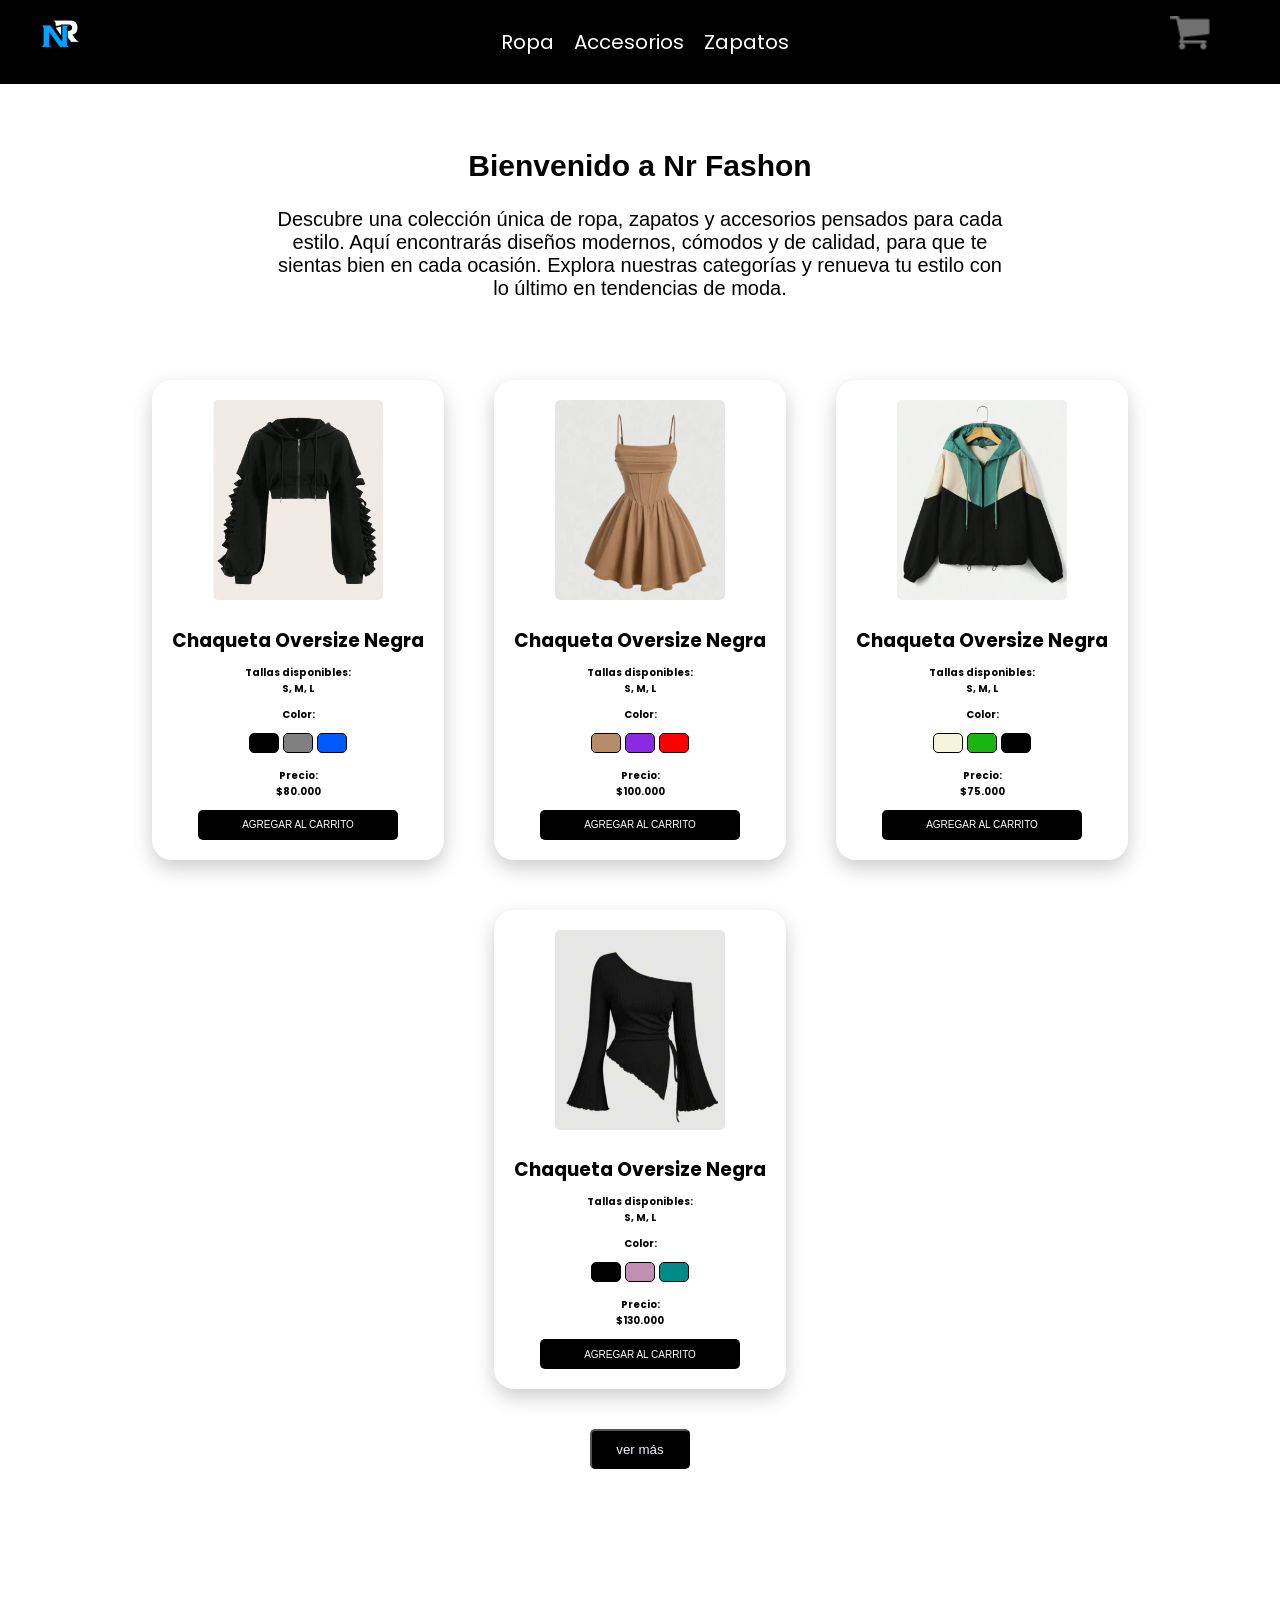
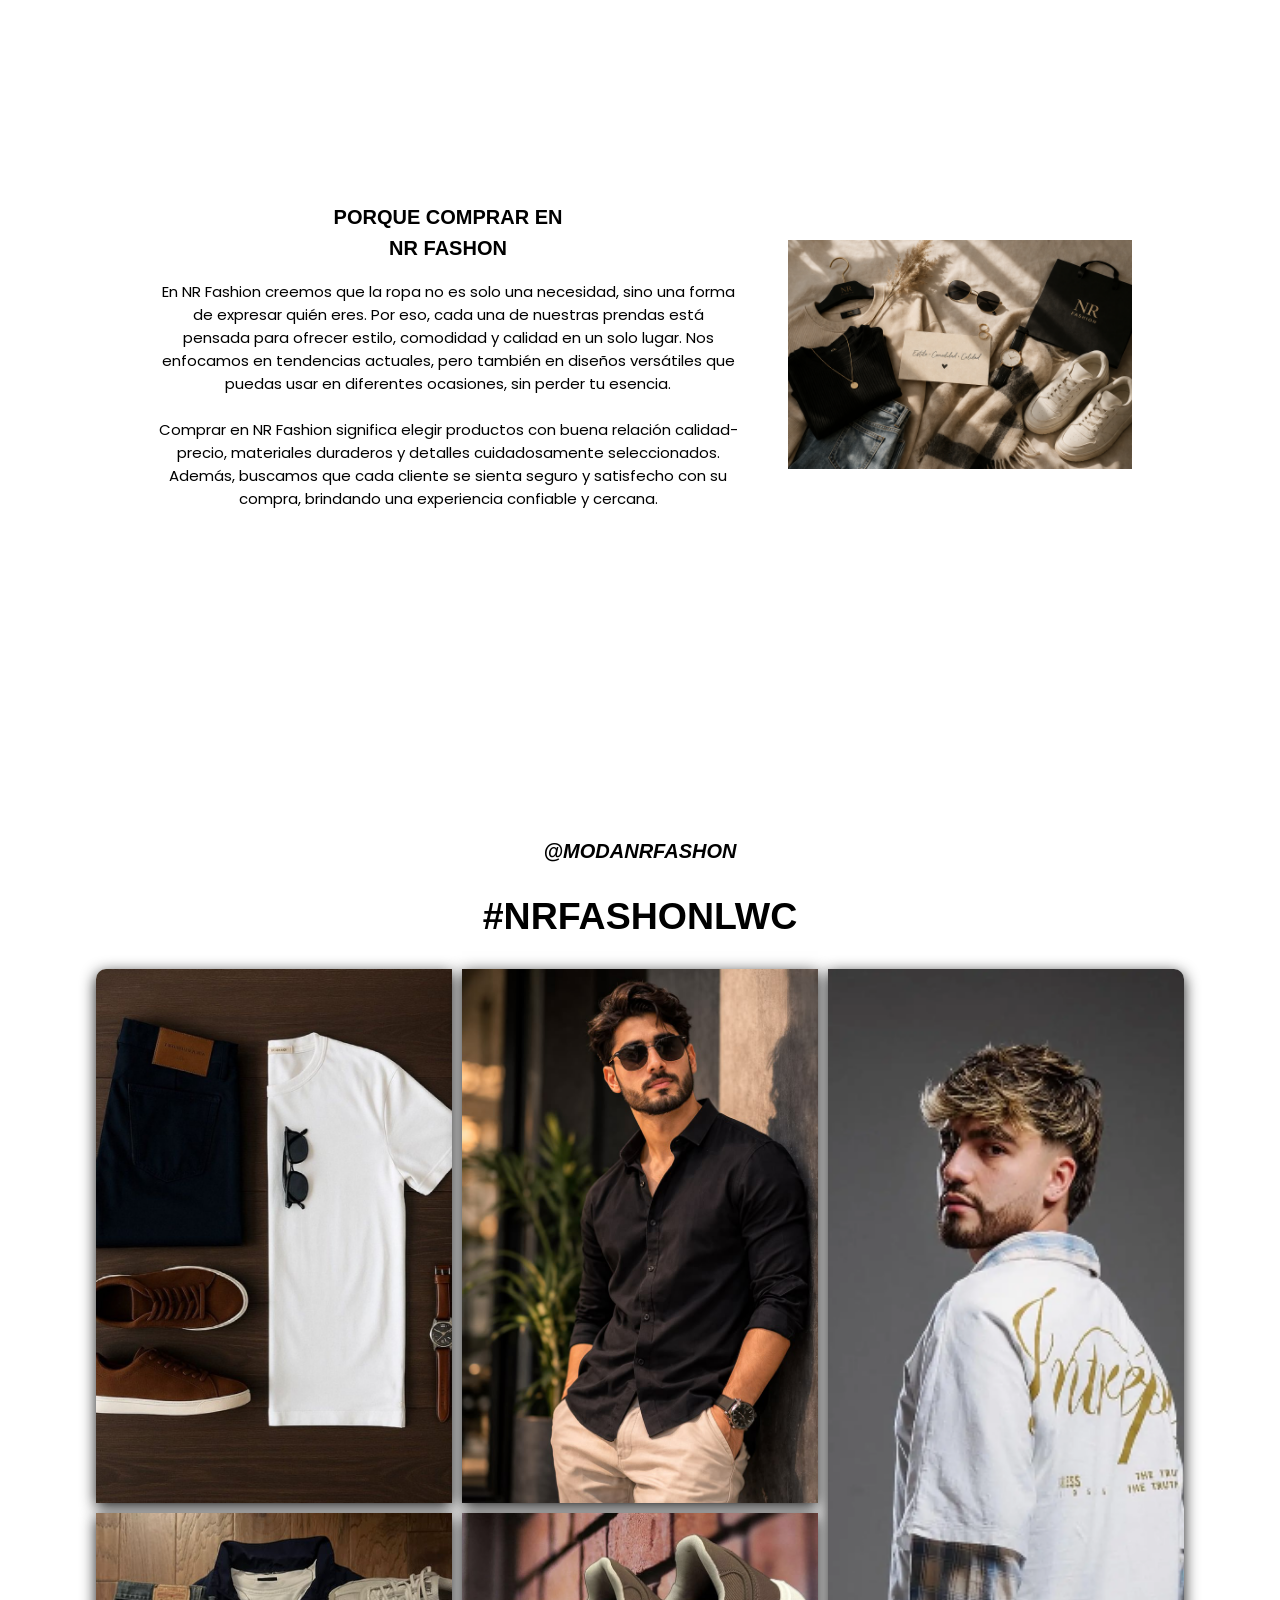
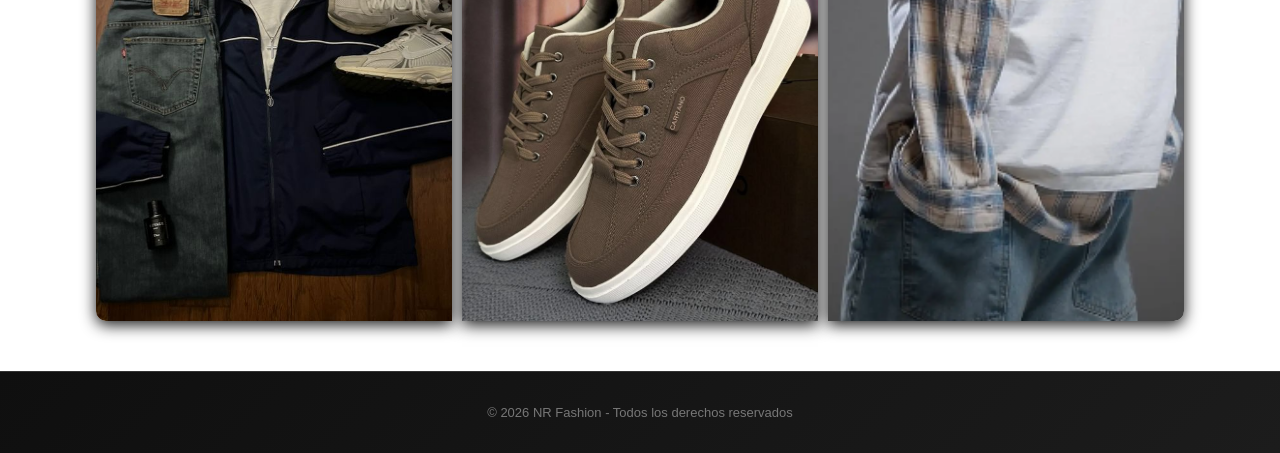
==== index.html @ f47e9592 "nuevos avances" ====
<!doctype html>
<html lang="en">
  <head>
    <meta charset="UTF-8" />
    <meta name="viewport" content="width=device-width, initial-scale=1.0" />
    <link rel="stylesheet" href="estilos.css" />

    <!-- FUENTES -->
    <link rel="preconnect" href="https://fonts.googleapis.com" />
    <link rel="preconnect" href="https://fonts.gstatic.com" crossorigin />
    <link
      href="https://fonts.googleapis.com/css2?family=Bebas+Neue&display=swap"
      rel="stylesheet"
    />
    <link
      href="https://fonts.googleapis.com/css2?family=Poppins:wght@400;600&display=swap"
      rel="stylesheet"
    />

    <title>practica 1</title>
  </head>

  <body>
    <header>
      <nav class="navegacion">
        <div class="imagen__nav">
          <img class="logo" src="imagenes/logo.png" alt="" id="logo" />
        </div>

        <ul id="elementos">
          <li class="nav__item"><a href="apartados/Ropa.html">Ropa</a></li>
          <li class="nav__item">
            <a href="apartados/Accesorios.html">Accesorios</a>
          </li>
          <li class="nav__item">
            <a href="apartados/Zapatos.html">Zapatos</a>
          </li>
        </ul>

        <div>
          <div>
            <div>
              <ul>
                <li class="submenu">
                  <img src="imagenes/cart.png" id="img-carrito" />
                  <div id="carrito">
                    <table id="lista-carrito" class="u-full-width">
                      <thead>
                        <tr>
                          <th>Imagen</th>
                          <th>Nombre</th>
                          <th>Precio</th>
                          <th class="Cantidad">Cantidad</th>
                          <th></th>
                        </tr>
                      </thead>
                      <tbody class="añadirProductosCarrito"></tbody>
                    </table>
                    <div class="contenedor-boton"><button id="vaciar-carrito" class="button u-full-width">
                      Vaciar Carrito
                    </button><p class="total-valor">Total: $<span id="total-valor">0</span></p></div>
                    
                  </div>
                </li>
              </ul>
            </div>
          </div>
        </div>
      </nav>
    </header>

    <main>
      <section class="intro">
        <h1>Bienvenido a Nr Fashon</h1>
        <p>
          Descubre una colección única de ropa, zapatos y accesorios pensados
          para cada estilo. Aquí encontrarás diseños modernos, cómodos y de
          calidad, para que te sientas bien en cada ocasión. Explora nuestras
          categorías y renueva tu estilo con lo último en tendencias de moda.
        </p>
      </section>
    </main>

    <section class="productos-ropa">
      <div class="productos">
        <div class="producto" data-precio="80000" data-id="1">
          <img class="prenda1" src="imagenes/prenda1.png" alt="" />
          <h3 class="prendas">Chaqueta Oversize Negra</h3>
          <p class="descripcion detalles">
            Tallas disponibles:<br />
            S, M, L
          </p>
          <p class="descripcion">Color:</p>
          <button
            class="colores color-negro"
            data-img="imagenes/prenda1.png"
            data-numerodelote="A-101"
          ></button>
          <button
            class="colores color-gris"
            data-img="imagenes/prenda1Gris.png"
            data-numerodelote="A-102"
          ></button>
          <button
            class="colores color-azul"
            data-img="imagenes/prenda1Azul.png"
            data-numerodelote="A-103"
          ></button>
          <p class="descripcion">Precio:<br />$80.000</p>
          <button class="agregar-a-carrito">AGREGAR AL CARRITO</button>
        </div>

        <div class="producto" data-precio="100000" data-id="2">
          <img
            class="prenda1"
            src="imagenes/prenda2.png"
            alt=""
            id="segundaPrenda"
          />
          <h3 class="prendas">Chaqueta Oversize Negra</h3>
          <p class="descripcion detalles">
            Tallas disponibles:<br />
            S, M, L
          </p>
          <p class="descripcion">Color:</p>
          <button
            class="colores color-camel"
            data-img="imagenes/prenda2.png"
            data-numerodelote="B-101"
          ></button>
          <button
            class="colores color-morado"
            data-img="imagenes/prenda2Morado.png"
            data-numerodelote="B-102"
          ></button>
          <button
            class="colores color-rojo"
            data-img="imagenes/prenda2Rojo.jpg"
            data-numerodelote="B-103"
          ></button>
          <p class="descripcion">Precio:<br />$100.000</p>
          <button class="agregar-a-carrito">AGREGAR AL CARRITO</button>
        </div>

        <div class="producto" data-precio="75000" data-id="3">
          <img class="prenda1" src="imagenes/prenda3.png" alt="" />
          <h3 class="prendas">Chaqueta Oversize Negra</h3>
          <p class="descripcion detalles">
            Tallas disponibles:<br />
            S, M, L
          </p>
          <p class="descripcion">Color:</p>
          <button
            class="colores color-beige"
            data-img="imagenes/prenda3.png"
            data-numerodelote="C-101"
          ></button>
          <button
            class="colores color-verde"
            data-img="imagenes/prenda3Verde.png"
            data-numerodelote="C-102"
          ></button>
          <button
            class="colores negro"
            data-img="imagenes/prenda3Negra.png"
            data-numero-de-lote="C-103"
          ></button>
          <p class="descripcion">Precio:<br />$75.000</p>
          <button class="agregar-a-carrito">AGREGAR AL CARRITO</button>
        </div>

        <div class="producto" data-precio="130000" data-id="4">
          <img class="prenda1" src="imagenes/prenda4.png" alt="" />
          <h3 class="prendas">Chaqueta Oversize Negra</h3>

          <p class="descripcion detalles">
            Tallas disponibles:<br />
            S, M, L
          </p>
          <p class="descripcion">Color:</p>
          <button
            class="colores color-black"
            data-img="imagenes/prenda4.png"
            data-numerodelote="D-101"
          ></button>
          <button
            class="colores color-lila"
            data-img="imagenes/prenda4Lila.png"
            data-numerodelote="D-102"
          ></button>
          <button
            class="colores color-azulgris"
            data-img="imagenes/prenda4Darkcyan.png"
            data-numerodelote="D-103"
          ></button>
          <p class="descripcion">Precio:<br />$130.000</p>
          <button class="agregar-a-carrito">AGREGAR AL CARRITO</button>
        </div>

        <div class="producto prendas__ocultas" data-precio="120000" data-id="5">
          <img class="prenda1" src="imagenes/prenda5.png" alt="" />
          <h3 class="prendas">Chaqueta Oversize Negra</h3>

          <p class="descripcion detalles">
            Tallas disponibles:<br />
            S, M, L
          </p>
          <p class="descripcion">Color:</p>
          <button
            class="colores color-azulclaro"
            data-img="imagenes/prenda5.png"
            data-numerodelote="E-101"
          ></button>
          <button
            class="colores color-amarillo"
            data-img="imagenes/prenda5Amarillo.png"
            data-numerodelote="E-102"
          ></button>
          <button
            class="colores color-blanco"
            data-img="imagenes/prenda5blanco.png"
            data-numerodelote="E-103"
          ></button>
          <p class="descripcion">Precio:<br />$120.000</p>
          <button class="agregar-a-carrito">AGREGAR AL CARRITO</button>
        </div>

        <div class="producto prendas__ocultas" data-precio="50000" data-id="6">
          <img class="prenda1" src="imagenes/prenda6.png" alt="" />
          <h3 class="prendas">Chaqueta Oversize Negra</h3>

          <p class="descripcion detalles">
            Tallas disponibles:<br />
            S, M, L
          </p>
          <p class="descripcion">Color:</p>
          <button
            class="colores color-pink"
            data-img="imagenes/prenda6.png"
            data-numerodelote="F-101"
          ></button>
          <button
            class="colores color-red"
            data-img="imagenes/prenda6Roja.png"
            data-numerodelote="F-102"
          
          ></button>
          <button
            class="colores color-grisoscuro"
            data-img="imagenes/prenda6Negra.png"
            data-numerodelote="F-103"
          ></button>
          <p class="descripcion">Precio:<br />$50.000</p>
          <button class="agregar-a-carrito">AGREGAR AL CARRITO</button>
        </div>

        <div class="producto prendas__ocultas" data-precio="90000" data-id="7">
          <img class="prenda1" src="imagenes/prenda7.png" alt="" />
          <h3 class="prendas">Chaqueta Oversize Negra</h3>

          <p class="descripcion detalles">
            Tallas disponibles:<br />
            S, M, L
          </p>
          <p class="descripcion">Color:</p>
          <button
            class="colores color-azul"
            data-img="imagenes/prenda7.png"
            data-numerodelote="G-101"
          ></button>
          <button
            class="colores color-negro"
            data-img="imagenes/prenda7Negro.png"
            data-numerodelote="G-102"
          ></button>
          <button
            class="colores color-azulGris"
            data-img="imagenes/prenda7AzulGris.png"
            data-numerodelote="G-103"
          ></button>
          <p class="descripcion">Precio:<br />$90.000</p>
          <button class="agregar-a-carrito">AGREGAR AL CARRITO</button>
        </div>

        <div class="producto prendas__ocultas" data-precio="85000" data-id="8">
          <img class="prenda1" src="imagenes/prenda8.png" alt="" />
          <h3 class="prendas">Chaqueta Oversize Negra</h3>

          <p class="descripcion detalles">
            Tallas disponibles:<br />
            S, M, L
          </p>
          <p class="descripcion">Color:</p>
          <button
            class="colores color-cafe"
            data-img="imagenes/prenda8.png"
            data-numerodelote="H-101"
          ></button>
          <button
            class="colores color-azul"
            data-img="imagenes/prenda8Azul.png"
            data-numerodelote="H-102"
          ></button>
          <button
            class="colores color-gris"
            data-img="imagenes/prenda8Gris.png"
             data-numerodelote="H-103"
          ></button>
          <p class="descripcion">Precio:<br />$85.000</p>
          <button class="agregar-a-carrito">AGREGAR AL CARRITO</button>
        </div>
      </div>
      <button class="ver__mas">ver más</button>
    </section>

    <section class="texto-nuevo">
      <div class="contenedor-articulo">
        <div class="contenedor-texto">
          <h2 class="titulos">PORQUE COMPRAR EN</h2>
          <p class="titulos parrafo">NR FASHON</p>
          <p class="texto-articulo">
            En NR Fashion creemos que la ropa no es solo una necesidad, sino una
            forma de expresar quién eres. Por eso, cada una de nuestras prendas
            está pensada para ofrecer estilo, comodidad y calidad en un solo
            lugar. Nos enfocamos en tendencias actuales, pero también en diseños
            versátiles que puedas usar en diferentes ocasiones, sin perder tu
            esencia.<br /><br />
            Comprar en NR Fashion significa elegir productos con buena relación
            calidad-precio, materiales duraderos y detalles cuidadosamente
            seleccionados. Además, buscamos que cada cliente se sienta seguro y
            satisfecho con su compra, brindando una experiencia confiable y
            cercana.
          </p>
        </div>

        <div class="imgnueva-contenedor">
          <img class="imgnueva" src="imagenes/porqueelegirnos.png" alt="" />
        </div>
      </div>
    </section>

    <section class="galeria-prendas">
      <div class="contenedor-galeria">
        <div class="texto-galeria">
          <h3 class="subtitulo-galeria">@modaNRfashon</h3>
          <h2 class="titulo-galeria">#NRfashonLWC</h2>
        </div>
        <div class="imagenes-galeria">
          <img class="img-galeria img1" src="imagenes/imggaleria1.jpg" alt="" />
          <img class="img-galeria img2" src="imagenes/imggaleria2.jpg" alt="" />
          <img class="img-galeria img3" src="imagenes/imggaleria3.jpg" alt="" />
          <img class="img-galeria img4" src="imagenes/imggaleria4.jpg" alt="" />
          <img class="img-galeria img5" src="imagenes/imggaleria5.png" alt="" />
        </div>
      </div>
    </section>

    <footer class="footer">
      <div class="footer-contenedor">
        <!-- Logo / Info -->
        <div class="footer-box">
          <h2>NR Fashion</h2>
          <p>
            Moda moderna y accesible para todos. Encuentra estilo, comodidad y
            calidad en un solo lugar.
          </p>
        </div>

        <!-- Ayuda -->
        <div class="footer-box">
          <h3>Ayuda</h3>
          <a href="#">Preguntas frecuentes</a>
          <a href="#">Envíos</a>
          <a href="#">Devoluciones</a>
          <a href="#">Soporte</a>
        </div>

        <!-- Redes -->
        <div class="footer-box">
          <h3>Síguenos</h3>
          <p>@nrfashion</p>
          <p>Instagram | TikTok | Facebook</p>
        </div>
      </div>

      <div class="footer-copyright">
        <p>© 2026 NR Fashion - Todos los derechos reservados</p>
      </div>
    </footer>

    <script src="interacciones.js"></script>
  </body>
</html>
---- estilos.css ----
*{
  box-sizing: border-box;
}

body {
  margin: 0;
  font-family: 'Arial', sans-serif;
}

/*  NAV */

.navegacion{
  display: flex;
  justify-content: space-between;
  background-color: black;
}

@media (max-width:690px){
  .navegacion{
    flex-wrap: nowrap;
    flex-direction: column;
    align-items: center;
    gap: 2px;
  }

  #elementos{
    display: flex;
    gap: 15px;
    align-items: center;
    justify-content: center;
  }

  .logo{
    min-width: 100px;
  }

  #input__nav{
    width: 80%;
    margin: 0 0 15px 0;
  }
}

#elementos{
  display: flex;
  justify-content: space-between;
  align-items: center;
  gap: 20px;
}

@media (max-width: 370px) {
  #elementos{
    margin-right: 40px;
    gap: 25px;
  }

  #input__nav{
    margin-right: 30px;
    margin-left: 20px;
  }
}

.nav__item a{
  color: white;
  font-size: 20px;
  text-decoration: none;
  transition: color 0.3s, text-shadow 0.3s;
  font-family: 'Poppins', sans-serif;
}

a:hover{
  color: rgb(0, 149, 255);
  text-shadow: whitesmoke 0px 0px 10px;
}

/* INPUT  */

#input__nav{
  max-width: 100%;
  height: 25px;
  border-radius: 10px;
  margin: 28px 20px 25px 0;
}

/* LOGO  */

.imagen__nav{
  margin-left: 20px;
  width: 100px;
}

.logo{
  max-width: 5rem;
}

@media (max-width: 370px) {
  .imagen__nav{
    margin-right: 45px;
  }
}

/* INTRO */

.intro {
  text-align: center;
  margin: 20px auto;
  max-width: 100%;
  padding: 20px;
}

@media (min-width: 780px) {
  .intro {
    font-family: 'Gill Sans', 'Gill Sans MT', Calibri, 'Trebuchet MS', sans-serif;
    width: 60%;
    font-size: 20px;
  }
}

/* PRODUCTOS  */

.producto{
  max-width: 300px;
  border-radius: 20px;
  margin: 20px;
  padding: 20px;
  background-color: white;
  transition: transform 0.3s, box-shadow 0.3s;
  font-family: 'Poppins', sans-serif;
  box-shadow: 0 8px 20px rgba(0, 0, 0, 0.2);
}

@media screen and (min-width: 741px) and (max-width: 810px) {
  .producto{
    max-width: 265px;
    margin: 20px;
  }
}

@media screen and (min-width: 690px) and (max-width: 740px) {
  .producto{
    max-width: 255px;
    margin: 10px;
  }
}

.producto:hover {
  background: transparent;
  transform: scale(1.05); 
}

@media (max-width: 1024px) {
  .producto:hover {
    background: none;
    transform: none; 
  }
}

.productos{
  display: flex;
  gap: 10px;
  flex-flow: row wrap;
  justify-content: center;
  margin: 20px;
  text-align: center;
}

/* IMAGEN */

.prenda1{
  min-width: 170px;
  height: 200px;
  object-fit: cover;
  
 border-radius: 5px;

  
}

/* TEXTO */

.descripcion{
  font-size: 10px;
  font-family: 'Poppins', sans-serif;
  text-align: center;
  font-weight: bold;
}


.detalles{
  margin-left: 10px;
  margin-right: 10px;
}

.prendas{
  margin-bottom: 3px;
}


/* CONTENEDOR GENERAL */
.row {
  display: flex;
  justify-content: space-between;
  align-items: center;
}

/* CARRITO ICONO */
#img-carrito {
  width: 40px;
  cursor: pointer;
  margin-right: 70px;
}

/* POSICIÓN DEL SUBMENU */
.submenu {
  position: relative;
  list-style: none;
}

/* CARRITO OCULTO */
#carrito {
  display: none; /*oculto por defecto */
  position: absolute;
  right: 0;
  top: 40px;
  background: white;
  padding: 15px;
  min-width: 300px;
  border-radius: 10px;
  box-shadow: 0 8px 20px rgba(0,0,0,0.2);
  z-index: 10;
}


#carrito.activo {
  display: block;
}



/* TABLA */
#lista-carrito {
  width: 100%;
  border-collapse: collapse;
  margin-bottom: 10px;
}

#lista-carrito th,
#lista-carrito td {
  text-align: center;
  padding: 5px;
  font-size: 14px;
}

/* IMÁGENES EN TABLA */
#lista-carrito img {
  width: 50px;
}

/* BOTÓN */
#vaciar-carrito {
  background: black;
  color: white;
  border-radius: 5px;
  height: 40px;
 
}
.contenedor-boton{
  display: flex;
}
/* HOVER BOTÓN */
#vaciar-carrito:hover {
  background: red;
  border-style: none;
}
.total-valor{
 margin-left: 70px;
}
@media (min-width: 310px) and (max-width: 425px) {
#carrito {
  display: none;
  position: absolute;
  left: 40%;
  top: 40px;
  transform: translateX(-50%);
  background: white;
  padding: 15px;
  min-width: 300px;
  border-radius: 10px;
  box-shadow: 0 8px 20px rgba(0,0,0,0.2);
  z-index: 10;
}
}


/*  FOOTER  */


.footer {
  background: linear-gradient(135deg, #0f0f0f, #1c1c1c);
  color: #fff;
 
  font-family: Arial, sans-serif;
}

/* controla el padding interno de los elementos del footer */
.margenInterno{

  padding: 50px 20px 20px;
}

/* CONTENEDOR  */
.footer-contenedor {
  justify-content: space-between;
  gap: 30px;
  max-width: 900px;
  margin: auto;
  flex-wrap: wrap;
}

/* controlan los estados de una parte del footer */
.footer-contenedor {
  display: none;
}

.footer-contenedor.mostrar {
  display: flex;
}
/* controlan los estados de una parte del footer */
/* COLUMNAS */
.footer-box {
  flex: 1;
  min-width: 200px; /* evita que se comprima demasiado */
}

/* Títulos */
.footer-box h2,
.footer-box h3 {
  margin-bottom: 15px;
}

/* Texto */
.footer-box p {
  color: #bbb;
  font-size: 14px;
  line-height: 1.6;
}

/* Links */
.footer-box a {
  display: block;
  color: #bbb;
  text-decoration: none;
  margin-bottom: 8px;
  font-size: 14px;
}

.footer-box a:hover {
  color: #fff;
}

/* PARTE INFERIOR */
.footer-copyright {
  text-align: center;
  margin-top: 40px;
  border-top: 1px solid #333;
  padding-top: 15px;
  font-size: 13px;
  color: #777;
  padding: 20px;
  width: 100%;
}

/* RESPONSIVE */
@media (max-width: 900px) {
  .footer-contenedor{
    justify-content: center;
  }
}

@media (max-width: 500px) {
  .footer-contenedor{
    flex-direction: column;
    text-align: center;
  }
}

/* COLORES DE LOS BOTONES DE LAS PRENDAS */
.colores{
 
  width: 30px;
  height: 20px;
  border: solid black 1px;
  border-radius: 5px;
  cursor: pointer;
}
.color-camel{
  background-color:#B68D68 ;
}
.color-rojo{
  background-color: red;
}
.color-verde{
  background-color: rgb(27, 181, 19);
}
.color-negro{
  background-color: black;
}
.color-black{
  background-color: black;
}
.color-lila{
  background-color: #C38EB4;
}
.negro{
  background-color: black;
}
.color-beige{
  background-color: rgb(245, 245, 220);
}

.color-blanco{
  background-color: aliceblue;
}

.color-morado{
  background-color: blueviolet;
}
.color-azul{
  background-color: rgb(0, 89, 254);
}
.color-gris{
  background-color: gray;
}
.color-rosado{
  background-color: lightpink;
}
.color-azulgris{
background-color: darkcyan;
}

.color-amarillo{
  background-color: yellow;
}

.color-azulclaro{
  background-color:rgb(0, 204, 255) ;
}
.color-red{
  background-color: red;
}
.color-pink{
  background-color: pink;
}
.color-azulGris{
  background-color: #4c949a65;
}
.color-cafe{
  background-color: #a18161 ;
}
.color-grisoscuro{
  background-color: #1b1818;
}
.agregar-a-carrito{
  background-color: black;
  min-height: 30px;
  width: 200px;
  font-size: 10px;
  border: none;
  border-radius: 5px;
  color: rgb(255, 255, 255);
  cursor: pointer;
}

.agregar-a-carrito:hover, .ver__mas:hover {
  background-color: #323232;
  transition: 0.3s ease;
}


.prendas__ocultas{
  display: none;
}

.ver__mas{
  width: 100px;
  height: 40px;
  background-color: black;
  color: aliceblue;
  border-radius: 5px;
  cursor: pointer;
  
}

.productos-ropa{
  text-align: center;
  
}



.contenedor-galeria{
 margin: 0 auto;
 margin-top: 120px;
 width: 85%;
 min-height: 300px;
 
}

.texto-galeria{
  text-align: center;
  text-transform: uppercase;
}




.imagenes-galeria {
  display: grid;
  grid-template-columns: repeat(3, 1fr); /* ahora sí 3 columnas */
  grid-template-rows: repeat(4, auto);
  gap: 10px;
  
  
}

.img-galeria {
  width: 100%;
  height: 100%;
  object-fit: cover;
  box-shadow: 0px 4px 15px rgba(0, 0, 0, 0.9);
}

.img1 {
  border-radius: 10px 0 0 0;
  grid-column: 1 / 2;
  grid-row: 1 / 3;
}

.img2 {
  grid-column: 2 / 3;
  grid-row: 1 / 3;
}

.img3 {
  grid-column: 2 / 3;
  grid-row: 3 / 4;
}

.img4 {
  border-radius: 0 0 0 10px;
  grid-column: 1 / 2;
  grid-row: 3 / 4;
}

.img5 {
  border-radius:  0 10px 10px 0 ;
  grid-column: 3 / 4;
  grid-row: 1 / 4;
}

.subtitulo-galeria{
 font-weight: lighter;
 font-size:20px ;
 font-style: italic;
}

.texto-galeria{
 font-weight: 800;
 font-size: 25px;
}

/*cambiar nombres de clases luego*/

/* cotenedor general de todo el apartado*/
.contenedor-articulo{
  display: flex;
  align-items: center;
  justify-content: center;
  gap: 40px;
  margin: 0 auto;
  margin-top: 300px;
  margin-bottom: 300px;
  padding: 20px;
  
  width: 80%;
  height: auto; 
}

/* contenedor que da el tamaño seleccionado al texto del articulo*/
.contenedor-texto{
 
  max-width: 600px;
}

/* TEXTO DEL ARTICULO */
.texto-articulo{
  max-width: 100%;
  margin: 10px;
  font-size: 15px;
  font-family: 'Poppins', sans-serif;
  text-align: center;
  font-weight: normal;
 
  
}

/* titulo del articulo*/
.titulos{
  text-align: center;
  font-size: 30px;
    font-family: 'Gill Sans', 'Gill Sans MT', Calibri, 'Trebuchet MS', sans-serif;
    font-size: 20px;
}


/* subtitulo del articulo */
.parrafo{
  font-size: 20px;
  margin-top: -8px;
  font-family: 'Gill Sans', 'Gill Sans MT', Calibri, 'Trebuchet MS', sans-serif;
  font-weight: bold;
}

/* contenedor de la imagen del articulo */
.imgnueva-contenedor{

  display: flex;
  justify-content: center;
}

.imgnueva{
  width: 100%;
  max-width: 500px; 
  height: auto;
  
}

/*responsividad de movil del articulo*/
@media (max-width: 768px){
  .contenedor-articulo{
    flex-direction: column;
    text-align: center;
    margin-top: 110px;
    margin-bottom: 120px;
  }

  .contenedor-texto{
    max-width: 100%;
  }

  .imgnueva{
    max-width: 400px;
  }
  .titulo-galeria{
    font-size: 30px;
  }
  .contenedor-articulo{
    width: 90%;
  }
    .titulos{
    font-family: 'Arial', sans-serif;
    font-size: 20px;
  }
}

.eliminar:hover{
  background-color: red;
  color: white;
  border-style: none;
}
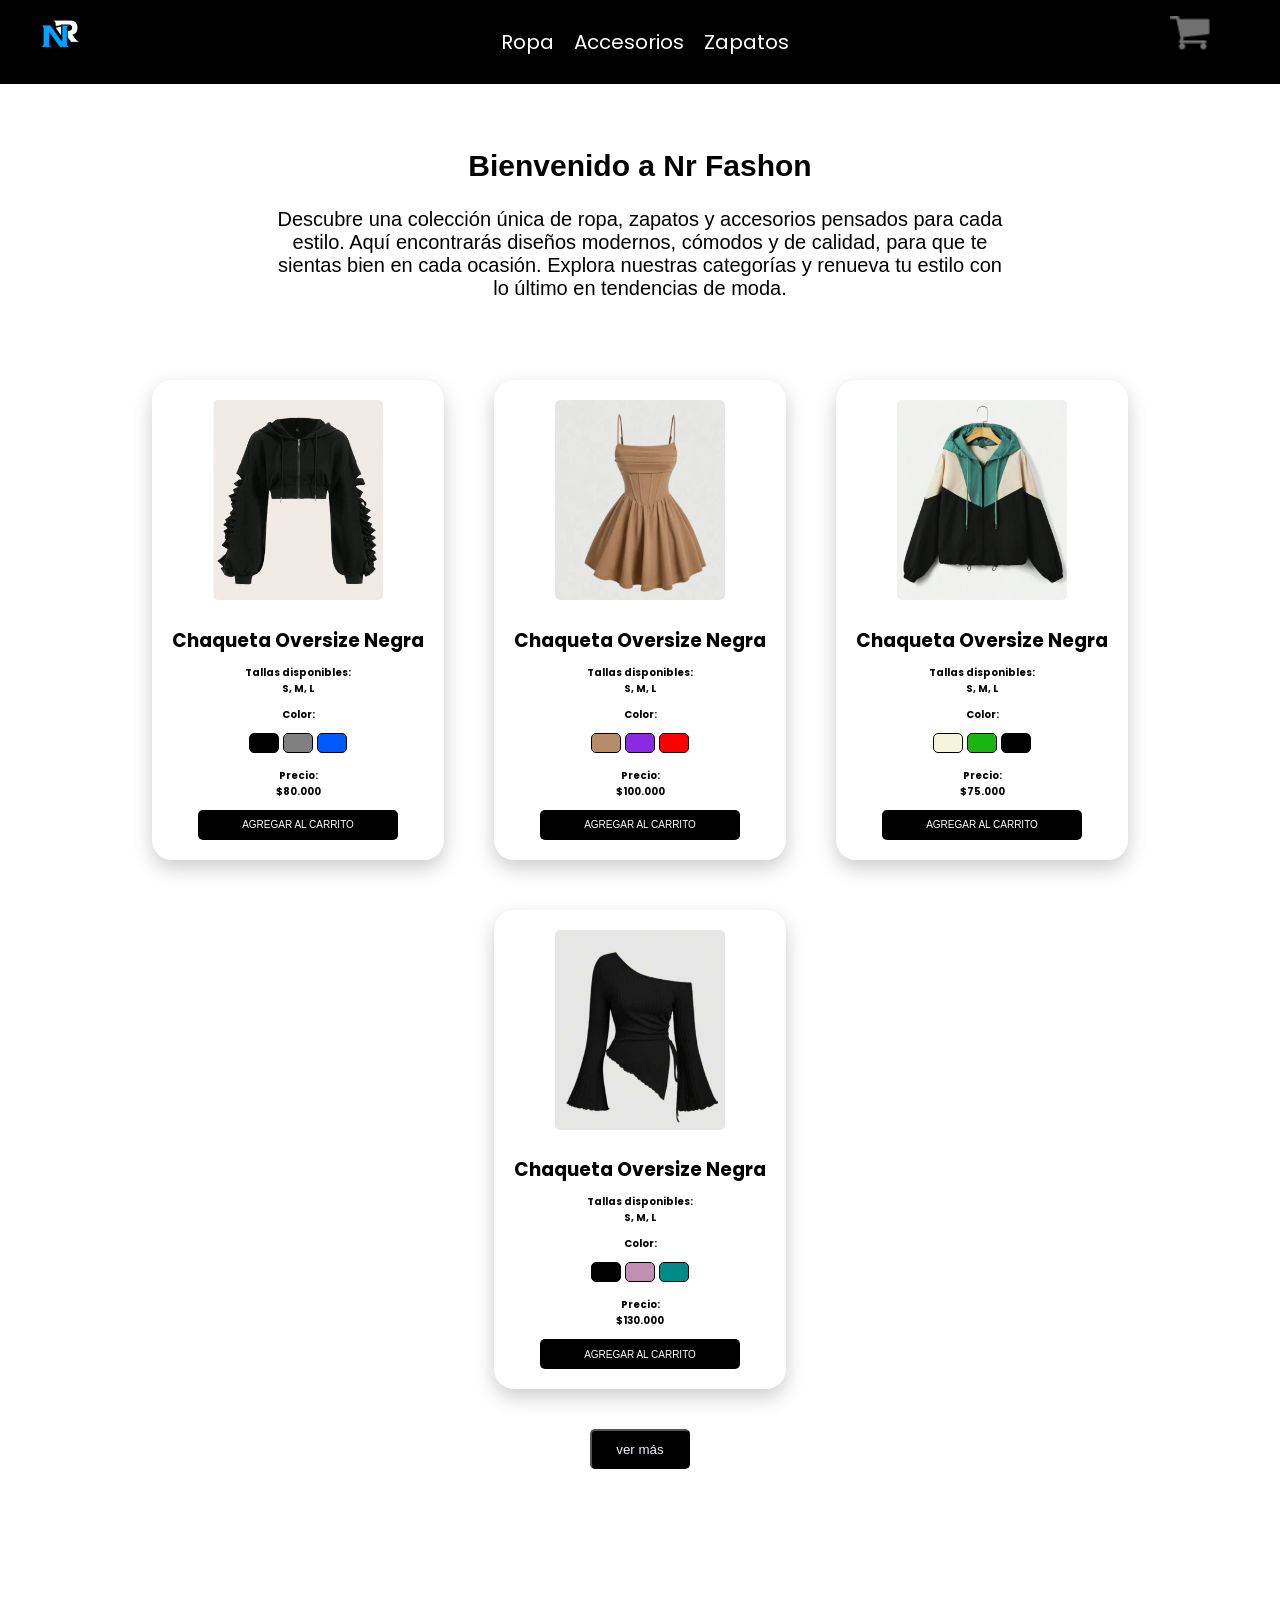
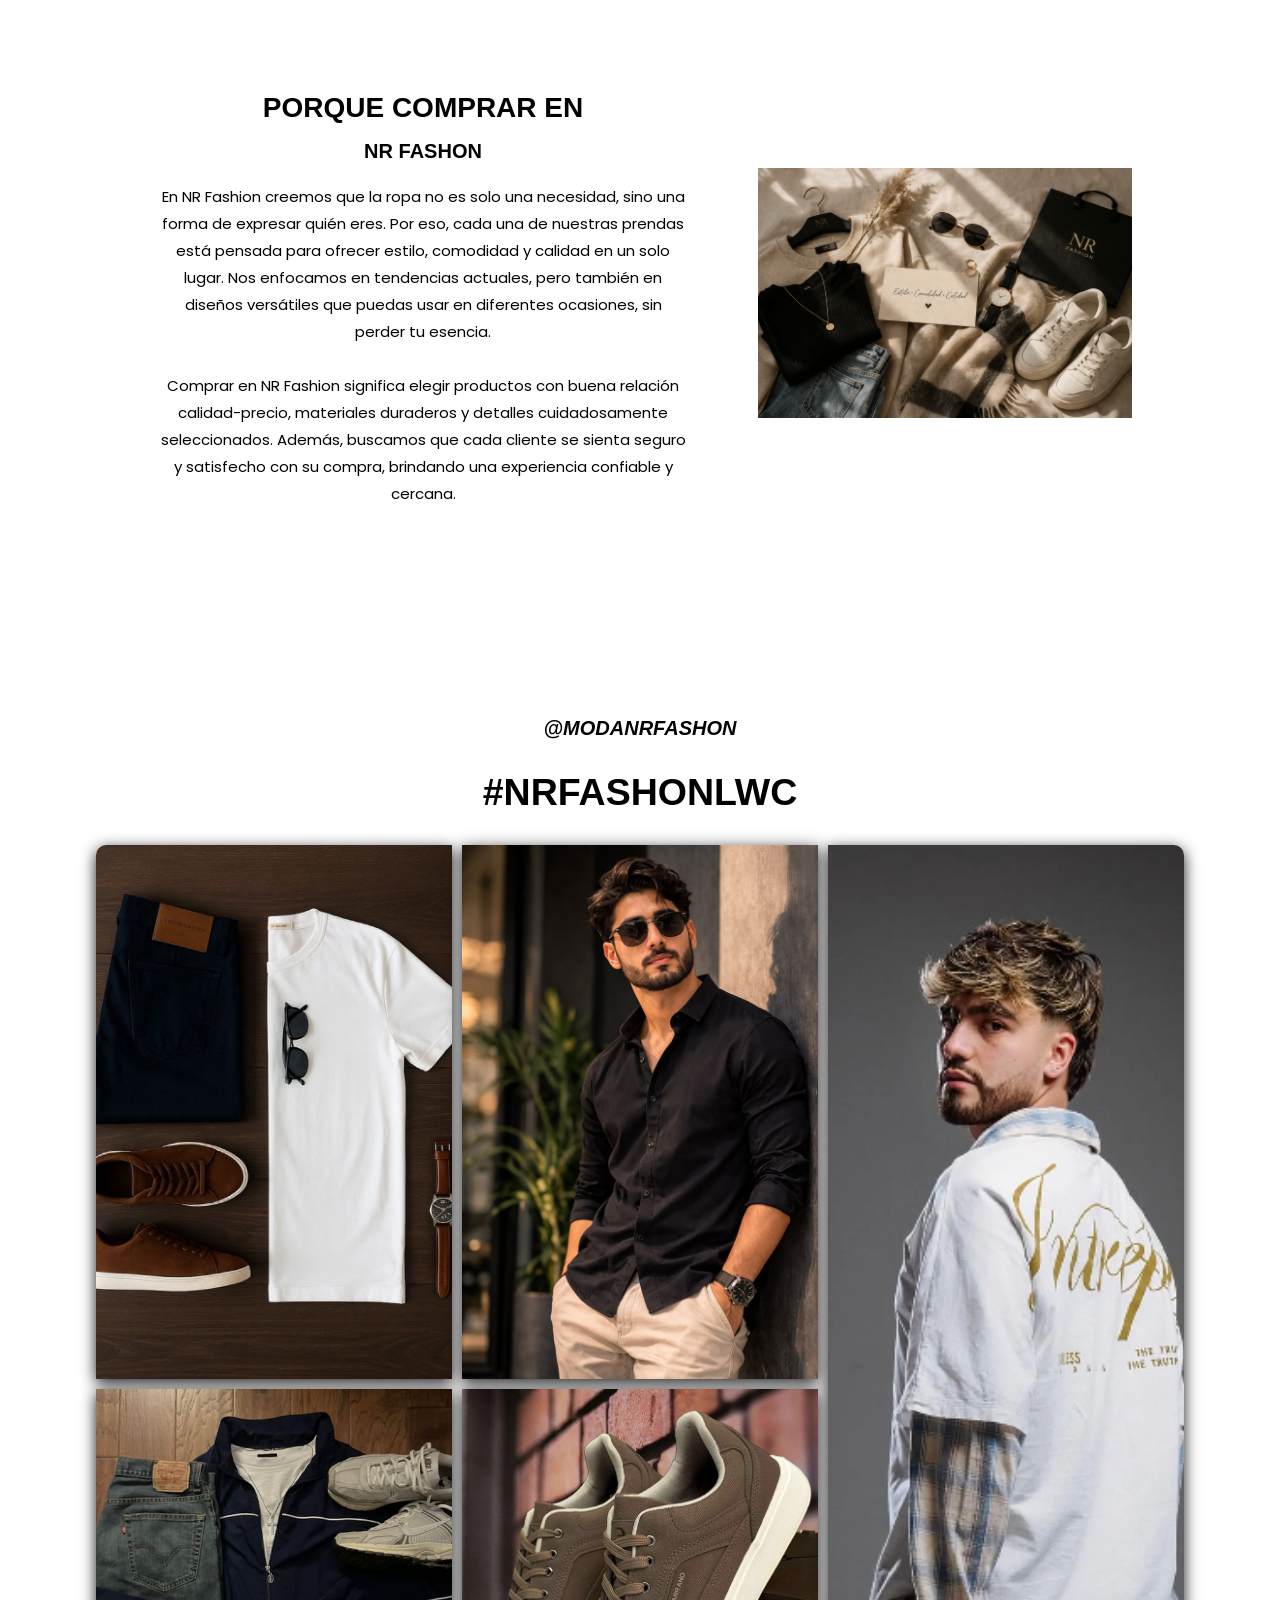
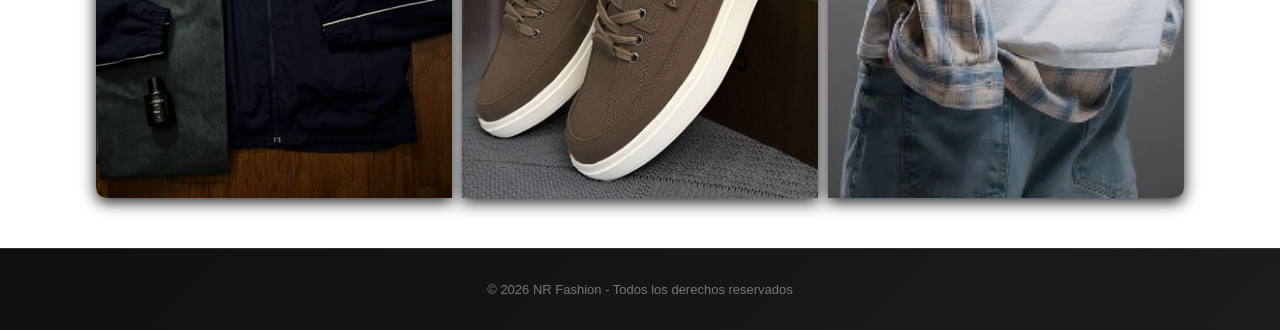
==== commit 58db9450: "nueva forma cards" ====
--- a/index.html
+++ b/index.html
@@ -42,9 +42,9 @@
             <div>
               <ul>
                 <li class="submenu">
-                  <img src="imagenes/cart.png" id="img-carrito" />
-                  <div id="carrito">
-                    <table id="lista-carrito" class="u-full-width">
+                  <img src="imagenes/cart.png" class="img-carrito"/>
+                  <div class="carrito">
+                    <table  class="lista-carrito">
                       <thead>
                         <tr>
                           <th>Imagen</th>
@@ -163,7 +163,7 @@
           <button
             class="colores negro"
             data-img="imagenes/prenda3Negra.png"
-            data-numero-de-lote="C-103"
+            data-numerodelote="C-103"
           ></button>
           <p class="descripcion">Precio:<br />$75.000</p>
           <button class="agregar-a-carrito">AGREGAR AL CARRITO</button>
@@ -388,6 +388,9 @@
       </div>
     </footer>
 
-    <script src="interacciones.js"></script>
+    <script src="js/logicaCarrito.js"></script>
+     <script src="js/btnVermas.js"></script>
+     <script src="js/Productos.js"></script>
+      <script src="js/footer.js"></script>
   </body>
 </html>
--- a/estilos.css
+++ b/estilos.css
@@ -1,105 +1,121 @@
-
-*{
+/* ==========================================================================
+   1. CONFIGURACIÓN GENERAL Y ESTILOS BASE
+   ========================================================================== */
+
+* {
   box-sizing: border-box;
 }
 
 body {
   margin: 0;
-  font-family: 'Arial', sans-serif;
-}
-
-/*  NAV */
-
-.navegacion{
+  font-family: "Arial", sans-serif;
+}
+
+/* CONTENEDOR GENERAL */
+.row {
+  display: flex;
+  justify-content: space-between;
+  align-items: center;
+}
+
+/* ==========================================================================
+   2. NAVBAR / NAVEGACIÓN
+   ========================================================================== */
+
+.navegacion {
   display: flex;
   justify-content: space-between;
   background-color: black;
 }
 
-@media (max-width:690px){
-  .navegacion{
+#elementos {
+  display: flex;
+  justify-content: space-between;
+  align-items: center;
+  gap: 20px;
+}
+
+.nav__item a {
+  color: white;
+  font-size: 20px;
+  text-decoration: none;
+  transition:
+    color 0.3s,
+    text-shadow 0.3s;
+  font-family: "Poppins", sans-serif;
+}
+
+a:hover {
+  color: rgb(0, 149, 255);
+  text-shadow: whitesmoke 0px 0px 10px;
+}
+
+/* INPUT NAV */
+#input__nav {
+  max-width: 100%;
+  height: 25px;
+  border-radius: 10px;
+  margin: 28px 20px 25px 0;
+}
+
+/* LOGO */
+.imagen__nav {
+  margin-left: 20px;
+  width: 100px;
+}
+
+.logo {
+  max-width: 5rem;
+}
+
+/* ==========================================================================
+   3. RESPONSIVE NAVEGACIÓN (MEDIA QUERIES)
+   ========================================================================== */
+
+@media (max-width: 690px) {
+  .navegacion {
     flex-wrap: nowrap;
     flex-direction: column;
     align-items: center;
     gap: 2px;
   }
 
-  #elementos{
+  #elementos {
     display: flex;
     gap: 15px;
     align-items: center;
     justify-content: center;
   }
 
-  .logo{
+  .logo {
     min-width: 100px;
   }
 
-  #input__nav{
+  #input__nav {
     width: 80%;
     margin: 0 0 15px 0;
   }
 }
 
-#elementos{
-  display: flex;
-  justify-content: space-between;
-  align-items: center;
-  gap: 20px;
-}
-
 @media (max-width: 370px) {
-  #elementos{
+  #elementos {
     margin-right: 40px;
     gap: 25px;
   }
 
-  #input__nav{
+  #input__nav {
     margin-right: 30px;
     margin-left: 20px;
   }
-}
-
-.nav__item a{
-  color: white;
-  font-size: 20px;
-  text-decoration: none;
-  transition: color 0.3s, text-shadow 0.3s;
-  font-family: 'Poppins', sans-serif;
-}
-
-a:hover{
-  color: rgb(0, 149, 255);
-  text-shadow: whitesmoke 0px 0px 10px;
-}
-
-/* INPUT  */
-
-#input__nav{
-  max-width: 100%;
-  height: 25px;
-  border-radius: 10px;
-  margin: 28px 20px 25px 0;
-}
-
-/* LOGO  */
-
-.imagen__nav{
-  margin-left: 20px;
-  width: 100px;
-}
-
-.logo{
-  max-width: 5rem;
-}
-
-@media (max-width: 370px) {
-  .imagen__nav{
+
+  .imagen__nav {
     margin-right: 45px;
   }
 }
 
-/* INTRO */
+/* ==========================================================================
+   4. SECCIÓN INTRO
+   ========================================================================== */
 
 .intro {
   text-align: center;
@@ -110,52 +126,169 @@
 
 @media (min-width: 780px) {
   .intro {
-    font-family: 'Gill Sans', 'Gill Sans MT', Calibri, 'Trebuchet MS', sans-serif;
+    font-family:
+      "Gill Sans", "Gill Sans MT", Calibri, "Trebuchet MS", sans-serif;
     width: 60%;
     font-size: 20px;
   }
 }
 
-/* PRODUCTOS  */
-
-.producto{
-  max-width: 300px;
-  border-radius: 20px;
-  margin: 20px;
+/* ==========================================================================
+   5. BANNER PRINCIPAL
+   ========================================================================== */
+
+.contenedor-banner {
+  width: 100%;
+  height: 650px;
+  position: relative;
+}
+
+.banner {
+  width: 100%;
+  height: 100%;
+  display: block;
+}
+
+.texto-banner {
+  position: absolute;
+  top: 50%;
+  left: 4%;
+  transform: translateY(-60%);
+  z-index: 2;
+  color: black;
+  width: 50%;
   padding: 20px;
-  background-color: white;
-  transition: transform 0.3s, box-shadow 0.3s;
-  font-family: 'Poppins', sans-serif;
-  box-shadow: 0 8px 20px rgba(0, 0, 0, 0.2);
-}
-
-@media screen and (min-width: 741px) and (max-width: 810px) {
-  .producto{
-    max-width: 265px;
-    margin: 20px;
-  }
-}
-
-@media screen and (min-width: 690px) and (max-width: 740px) {
-  .producto{
-    max-width: 255px;
-    margin: 10px;
-  }
-}
-
-.producto:hover {
-  background: transparent;
-  transform: scale(1.05); 
-}
-
+  max-width: 700px;
+}
+
+.texto-banner h2 {
+  font-family: "Bebas Neue", sans-serif;
+  font-size: 50px;
+  font-weight: bold;
+  padding-left: 20px;
+  padding-right: 20px;
+  padding-top: 20px;
+  letter-spacing: 1px;
+}
+
+.texto-banner p {
+  width: 90%;
+  font-size: 16px;
+  letter-spacing: 1px;
+  margin-top: -20px;
+  padding-left: 20px;
+  line-height: 1.8;
+}
+
+.boton-banner {
+  padding: 15px;
+  color: white;
+  background-color: #0f0f0f;
+  margin-top: 20px;
+  margin-left: 20px;
+  border-radius: 10px;
+}
+
+.boton-banner:hover {
+  color: #fffcfc;
+  background-color: #323232;
+}
+
+/* ==========================================================================
+   6. RESPONSIVE BANNER (MEDIA QUERIES)
+   ========================================================================== */
+
+/* LAPTOP */
 @media (max-width: 1024px) {
-  .producto:hover {
-    background: none;
-    transform: none; 
-  }
-}
-
-.productos{
+  .contenedor-banner {
+    height: 510px;
+  }
+  .texto-banner {
+    padding: 10px;
+  }
+
+  .texto-banner h2 {
+    font-size: 40px;
+  }
+
+  .texto-banner p {
+    font-size: 14px;
+  }
+}
+
+/* TABLET */
+@media (max-width: 768px) {
+  .contenedor-banner {
+    height: 400px;
+  }
+
+  .texto-banner h2 {
+    font-size: 25px;
+    padding-left: 10px;
+    padding-right: 10px;
+    padding-top: 10px;
+    margin-top: 5px;
+  }
+  .texto-banner p {
+    font-size: 12px;
+    width: 100%;
+    padding: 10px;
+  }
+  .texto-banner {
+    padding: 10px;
+    width: 55%;
+    top: 60%;
+    left: 2%;
+  }
+  .boton-banner {
+    padding: 12px;
+    margin-top: 1px;
+    margin-bottom: 10px;
+    margin-left: 12px;
+    border-radius: 7px;
+  }
+}
+
+/* CELULAR */
+@media (max-width: 480px) {
+  .contenedor-banner {
+    height: 300px;
+  }
+
+  .texto-banner h2 {
+    font-size: 20px;
+  }
+  .texto-banner p {
+    font-size: 10px;
+    width: 100%;
+    padding: 10px;
+  }
+  .texto-banner {
+    padding: 5px;
+    width: 60%;
+    top: 60%;
+    left: 2%;
+  }
+  .boton-banner {
+    padding: 9px;
+    margin-top: 1px;
+    margin-bottom: 1px;
+    margin-left: 8px;
+    border-radius: 5px;
+  }
+}
+
+/* ==========================================================================
+   7. SECCIÓN PRODUCTOS Y CARDS
+   ========================================================================== */
+
+.productos-ropa {
+  text-align: center;
+  width: 100%;
+
+}
+
+.productos {
   display: flex;
   gap: 10px;
   flex-flow: row wrap;
@@ -164,47 +297,316 @@
   text-align: center;
 }
 
-/* IMAGEN */
-
-.prenda1{
+.producto {
+  max-width: 300px;
+  border-radius: 20px;
+  margin: 20px;
+  padding: 20px;
+  background-color: white;
+  transition:
+    transform 0.3s,
+    box-shadow 0.3s;
+  font-family: "Poppins", sans-serif;
+  box-shadow: 0 8px 20px rgba(0, 0, 0, 0.2);
+}
+
+.producto:hover {
+  background: transparent;
+  transform: scale(1.05);
+}
+
+/* IMAGEN DEL CARD */
+.prenda1 {
   min-width: 170px;
   height: 200px;
   object-fit: cover;
-  
- border-radius: 5px;
-
-  
-}
-
-/* TEXTO */
-
-.descripcion{
+  border-radius: 5px;
+}
+
+/* TEXTOS DEL CARD */
+.prendas {
+  margin-bottom: 3px;
+}
+
+.descripcion {
   font-size: 10px;
-  font-family: 'Poppins', sans-serif;
+  font-family: "Poppins", sans-serif;
   text-align: center;
   font-weight: bold;
 }
 
-
-.detalles{
+.detalles {
   margin-left: 10px;
   margin-right: 10px;
 }
 
-.prendas{
-  margin-bottom: 3px;
-}
-
-
-/* CONTENEDOR GENERAL */
-.row {
-  display: flex;
-  justify-content: space-between;
-  align-items: center;
-}
+/* BOTONES DE ACCIÓN */
+.agregar-a-carrito {
+  background-color: black;
+  min-height: 30px;
+  width: 200px;
+  font-size: 10px;
+  border: none;
+  border-radius: 5px;
+  color: rgb(255, 255, 255);
+  cursor: pointer;
+}
+
+.agregar-a-carrito:hover,
+.ver__mas:hover {
+  background-color: #323232;
+  transition: 0.3s ease;
+}
+
+.prendas__ocultas {
+  display: none;
+}
+
+.ver__mas {
+  width: 100px;
+  height: 40px;
+  background-color: black;
+  color: aliceblue;
+  border-radius: 5px;
+  cursor: pointer;
+}
+
+/* ==========================================================================
+   8. RESPONSIVE PRODUCTOS (MEDIA QUERIES)
+   ========================================================================== */
+
+@media (min-width: 741px) and (max-width: 810px) {
+  .producto {
+    max-width: 265px;
+    margin: 20px;
+  }
+}
+
+@media (min-width: 690px) and (max-width: 740px) {
+  .producto {
+    max-width: 255px;
+    margin: 10px;
+  }
+}
+
+@media (max-width: 480px) {
+  /* IMAGEN DEL CARD */
+  .prenda1 {
+    min-width: 100px;
+    height: 100px;
+  }
+  .productos {
+    display: flex;
+    gap: 5vw;
+    flex-flow: row wrap;
+    justify-content: center;
+    margin: 0;
+    text-align: center;
+  }
+  .producto {
+    min-width: 100px;
+    height: auto;
+    margin: 1px;
+    padding: 10px;
+    background-color: white;
+    font-size: 10px;
+  
+  }
+  .producto:hover {
+    background: none;
+    transform: none;
+  }
+  /* BOTONES DE ACCIÓN */
+  .agregar-a-carrito {
+    background-color: black;
+    height: 30px;
+    width: 140px;
+    font-size: 10px;
+  }
+  .titulo-galeria {
+    font-size: 32px;
+  }
+
+    .ver__mas {
+    width: 110px;
+    height: 40px;
+    font-size: 13px;
+    border-radius: 5px;
+    margin-top: 40px;
+  }
+}
+
+@media (max-width: 368px) {
+  .prenda1 {
+    min-width: 100px;
+    height: 100px;
+    min-width: 0;
+
+  }
+  .productos {
+    display: flex;
+    flex-wrap: wrap;
+    justify-content: center;
+    gap: 6px;
+    margin: 0;
+  }
+  .producto {
+    flex-grow: 0;
+    flex-shrink: 0;
+    flex-basis: calc(50% - 5px);
+    min-width: 0;
+    max-width: none;
+    height: auto;
+    padding: 8px;
+    
+  
+  }
+  .producto:hover {
+    background: white;
+    transform: none;
+  }
+  /* BOTONES DE ACCIÓN */
+  .agregar-a-carrito {
+    background-color: black;
+    height: 30px;
+    width: 120px;
+    font-size: 10px;
+  }
+  .titulo-galeria {
+    font-size: 15px;
+  }
+  /* TEXTOS DEL CARD */
+  .prendas {
+    margin-bottom: initial;
+  }
+
+  .descripcion {
+    font-size: 9px;
+  }
+
+  .detalles {
+    margin-left: 4px;
+    margin-right: 4px;
+  }
+
+  /* BOTONES DE ACCIÓN */
+  .agregar-a-carrito {
+    background-color: black;
+    min-height: 30px;
+    width: 120px;
+    font-size: 9px;
+  }
+
+  .ver__mas {
+    width: 110px;
+    height: 40px;
+    font-size: 13px;
+    border-radius: 5px;
+    margin-top: 40px;
+  }
+}
+/* ==========================================================================
+   9. COLORES DE LOS BOTONES DE LAS PRENDAS
+   ========================================================================== */
+
+.colores {
+  width: 30px;
+  height: 20px;
+  border: solid black 1px;
+  border-radius: 5px;
+  cursor: pointer;
+}
+
+.color-camel {
+  background-color: #b68d68;
+}
+
+.color-rojo {
+  background-color: red;
+}
+
+.color-verde {
+  background-color: rgb(27, 181, 19);
+}
+
+.color-negro {
+  background-color: black;
+}
+
+.color-black {
+  background-color: black;
+}
+
+.color-lila {
+  background-color: #c38eb4;
+}
+
+.negro {
+  background-color: black;
+}
+
+.color-beige {
+  background-color: rgb(245, 245, 220);
+}
+
+.color-blanco {
+  background-color: aliceblue;
+}
+
+.color-morado {
+  background-color: blueviolet;
+}
+
+.color-azul {
+  background-color: rgb(0, 89, 254);
+}
+
+.color-gris {
+  background-color: gray;
+}
+
+.color-rosado {
+  background-color: lightpink;
+}
+
+.color-azulgris {
+  background-color: darkcyan;
+}
+
+.color-amarillo {
+  background-color: yellow;
+}
+
+.color-azulclaro {
+  background-color: rgb(0, 204, 255);
+}
+
+.color-red {
+  background-color: red;
+}
+
+.color-pink {
+  background-color: pink;
+}
+
+.color-azulGris {
+  background-color: #4c949a65;
+}
+
+.color-cafe {
+  background-color: #a18161;
+}
+
+.color-grisoscuro {
+  background-color: #1b1818;
+}
+
+/* ==========================================================================
+   10. CARRITO DE COMPRAS
+   ========================================================================== */
 
 /* CARRITO ICONO */
-#img-carrito {
+.img-carrito {
   width: 40px;
   cursor: pointer;
   margin-right: 70px;
@@ -217,7 +619,7 @@
 }
 
 /* CARRITO OCULTO */
-#carrito {
+.carrito {
   display: none; /*oculto por defecto */
   position: absolute;
   right: 0;
@@ -226,126 +628,304 @@
   padding: 15px;
   min-width: 300px;
   border-radius: 10px;
-  box-shadow: 0 8px 20px rgba(0,0,0,0.2);
+  box-shadow: 0 8px 20px rgba(0, 0, 0, 0.2);
   z-index: 10;
 }
 
-
-#carrito.activo {
+.carrito.activo {
   display: block;
 }
 
-
-
 /* TABLA */
-#lista-carrito {
+.lista-carrito {
   width: 100%;
   border-collapse: collapse;
   margin-bottom: 10px;
 }
 
-#lista-carrito th,
-#lista-carrito td {
+.lista-carrito th,
+.lista-carrito td {
   text-align: center;
   padding: 5px;
   font-size: 14px;
 }
 
 /* IMÁGENES EN TABLA */
-#lista-carrito img {
+.lista-carrito img {
   width: 50px;
 }
 
-/* BOTÓN */
+/* BOTÓN VACIAR / ELIMINAR */
 #vaciar-carrito {
   background: black;
   color: white;
   border-radius: 5px;
   height: 40px;
- 
-}
-.contenedor-boton{
-  display: flex;
-}
-/* HOVER BOTÓN */
+}
+
 #vaciar-carrito:hover {
   background: red;
   border-style: none;
 }
-.total-valor{
- margin-left: 70px;
-}
+
+.eliminar:hover {
+  background-color: red;
+  color: white;
+  border-style: none;
+}
+
+.contenedor-boton {
+  display: flex;
+}
+
+.total-valor {
+  margin-left: 70px;
+}
+
+/* RESPONSIVE CARRITO */
 @media (min-width: 310px) and (max-width: 425px) {
-#carrito {
-  display: none;
-  position: absolute;
-  left: 40%;
-  top: 40px;
-  transform: translateX(-50%);
-  background: white;
-  padding: 15px;
-  min-width: 300px;
-  border-radius: 10px;
-  box-shadow: 0 8px 20px rgba(0,0,0,0.2);
-  z-index: 10;
-}
-}
-
-
-/*  FOOTER  */
-
+  .carrito {
+    display: none;
+    position: absolute;
+    left: 40%;
+    top: 40px;
+    transform: translateX(-50%);
+    background: white;
+    padding: 15px;
+    min-width: 300px;
+    border-radius: 10px;
+    box-shadow: 0 8px 20px rgba(0, 0, 0, 0.2);
+    z-index: 10;
+  }
+}
+
+/* ==========================================================================
+   11. SECCIÓN ARTÍCULO 
+   ========================================================================== */
+
+/* contenedor general */
+.contenedor-articulo {
+  display: flex;
+  align-items: center;
+  justify-content: center;
+  gap: 60px;
+  margin: 0 auto;
+  margin-top: 180px;
+  margin-bottom: 180px;
+  padding: 20px;
+  width: 80%;
+}
+
+/* contenedor texto */
+.contenedor-texto {
+  max-width: 550px;
+}
+
+/* texto */
+.texto-articulo {
+  margin: 10px;
+  font-size: 15px;
+  font-family: "Poppins", sans-serif;
+  text-align: center;
+  line-height: 1.8;
+}
+
+/* título */
+.titulos {
+  text-align: center;
+  font-size: 28px;
+  font-family: "Gill Sans", "Gill Sans MT", Calibri, "Trebuchet MS", sans-serif;
+}
+
+/* subtítulo */
+.parrafo {
+  font-size: 20px;
+  margin-top: -8px;
+  font-family: "Gill Sans", "Gill Sans MT", Calibri, "Trebuchet MS", sans-serif;
+  font-weight: bold;
+}
+
+/* imagen */
+.imgnueva-contenedor {
+  display: flex;
+  justify-content: center;
+  max-width: 100%;
+}
+
+.imgnueva {
+  width: 100%;
+  max-width: 450px;
+  height: auto;
+  object-fit: cover;
+}
+
+/* RESPONSIVE ARTÍCULO */
+@media (max-width: 1024px) {
+  .contenedor-articulo {
+    width: 90%;
+    gap: 30px;
+    margin-top: 120px;
+    margin-bottom: 120px;
+  }
+
+  .contenedor-texto {
+    max-width: 450px;
+  }
+
+  .titulos {
+    font-size: 24px;
+  }
+
+  .texto-articulo {
+    font-size: 14px;
+  }
+
+  .imgnueva {
+    max-width: 350px;
+  }
+}
+
+@media (max-width: 768px) {
+  .contenedor-articulo {
+    flex-direction: column;
+    width: 95%;
+    gap: 30px;
+    margin-top: 80px;
+    margin-bottom: 80px;
+    text-align: center;
+  }
+
+  .contenedor-texto {
+    max-width: 100%;
+  }
+
+  .titulos {
+    font-size: 22px;
+  }
+
+  .parrafo {
+    font-size: 18px;
+  }
+
+  .texto-articulo {
+    font-size: 14px;
+    line-height: 1.7;
+  }
+
+  .imgnueva {
+    max-width: 90%;
+  }
+}
+
+/* ==========================================================================
+   12. SECCIÓN GALERÍA DE IMÁGENES (GRID)
+   ========================================================================== */
+
+.contenedor-galeria {
+  margin: 0 auto;
+  margin-top: 120px;
+  width: 85%;
+  min-height: 300px;
+}
+
+.texto-galeria {
+  text-align: center;
+  text-transform: uppercase;
+  font-weight: 800;
+  font-size: 25px;
+}
+
+.subtitulo-galeria {
+  font-weight: lighter;
+  font-size: 20px;
+  font-style: italic;
+}
+
+.imagenes-galeria {
+  display: grid;
+  grid-template-columns: repeat(3, 1fr);
+  grid-template-rows: repeat(4, auto);
+  gap: 10px;
+}
+
+.img-galeria {
+  width: 100%;
+  height: 100%;
+  object-fit: cover;
+  box-shadow: 0px 4px 15px rgba(0, 0, 0, 0.9);
+}
+
+.img1 {
+  border-radius: 10px 0 0 0;
+  grid-column: 1 / 2;
+  grid-row: 1 / 3;
+}
+
+.img2 {
+  grid-column: 2 / 3;
+  grid-row: 1 / 3;
+}
+
+.img3 {
+  grid-column: 2 / 3;
+  grid-row: 3 / 4;
+}
+
+.img4 {
+  border-radius: 0 0 0 10px;
+  grid-column: 1 / 2;
+  grid-row: 3 / 4;
+}
+
+.img5 {
+  border-radius: 0 10px 10px 0;
+  grid-column: 3 / 4;
+  grid-row: 1 / 4;
+}
+
+/* ==========================================================================
+   13. FOOTER (PIE DE PÁGINA)
+   ========================================================================== */
 
 .footer {
   background: linear-gradient(135deg, #0f0f0f, #1c1c1c);
   color: #fff;
- 
   font-family: Arial, sans-serif;
 }
 
-/* controla el padding interno de los elementos del footer */
-.margenInterno{
-
+.margenInterno {
   padding: 50px 20px 20px;
 }
 
-/* CONTENEDOR  */
 .footer-contenedor {
   justify-content: space-between;
   gap: 30px;
   max-width: 900px;
   margin: auto;
   flex-wrap: wrap;
-}
-
-/* controlan los estados de una parte del footer */
-.footer-contenedor {
   display: none;
 }
 
 .footer-contenedor.mostrar {
   display: flex;
 }
-/* controlan los estados de una parte del footer */
-/* COLUMNAS */
+
 .footer-box {
   flex: 1;
-  min-width: 200px; /* evita que se comprima demasiado */
-}
-
-/* Títulos */
+  min-width: 200px;
+}
+
 .footer-box h2,
 .footer-box h3 {
   margin-bottom: 15px;
 }
 
-/* Texto */
 .footer-box p {
   color: #bbb;
   font-size: 14px;
   line-height: 1.6;
 }
 
-/* Links */
 .footer-box a {
   display: block;
   color: #bbb;
@@ -358,7 +938,6 @@
   color: #fff;
 }
 
-/* PARTE INFERIOR */
 .footer-copyright {
   text-align: center;
   margin-top: 40px;
@@ -370,309 +949,16 @@
   width: 100%;
 }
 
-/* RESPONSIVE */
+/* RESPONSIVE FOOTER */
 @media (max-width: 900px) {
-  .footer-contenedor{
+  .footer-contenedor {
     justify-content: center;
   }
 }
 
 @media (max-width: 500px) {
-  .footer-contenedor{
+  .footer-contenedor {
     flex-direction: column;
     text-align: center;
   }
 }
-
-/* COLORES DE LOS BOTONES DE LAS PRENDAS */
-.colores{
- 
-  width: 30px;
-  height: 20px;
-  border: solid black 1px;
-  border-radius: 5px;
-  cursor: pointer;
-}
-.color-camel{
-  background-color:#B68D68 ;
-}
-.color-rojo{
-  background-color: red;
-}
-.color-verde{
-  background-color: rgb(27, 181, 19);
-}
-.color-negro{
-  background-color: black;
-}
-.color-black{
-  background-color: black;
-}
-.color-lila{
-  background-color: #C38EB4;
-}
-.negro{
-  background-color: black;
-}
-.color-beige{
-  background-color: rgb(245, 245, 220);
-}
-
-.color-blanco{
-  background-color: aliceblue;
-}
-
-.color-morado{
-  background-color: blueviolet;
-}
-.color-azul{
-  background-color: rgb(0, 89, 254);
-}
-.color-gris{
-  background-color: gray;
-}
-.color-rosado{
-  background-color: lightpink;
-}
-.color-azulgris{
-background-color: darkcyan;
-}
-
-.color-amarillo{
-  background-color: yellow;
-}
-
-.color-azulclaro{
-  background-color:rgb(0, 204, 255) ;
-}
-.color-red{
-  background-color: red;
-}
-.color-pink{
-  background-color: pink;
-}
-.color-azulGris{
-  background-color: #4c949a65;
-}
-.color-cafe{
-  background-color: #a18161 ;
-}
-.color-grisoscuro{
-  background-color: #1b1818;
-}
-.agregar-a-carrito{
-  background-color: black;
-  min-height: 30px;
-  width: 200px;
-  font-size: 10px;
-  border: none;
-  border-radius: 5px;
-  color: rgb(255, 255, 255);
-  cursor: pointer;
-}
-
-.agregar-a-carrito:hover, .ver__mas:hover {
-  background-color: #323232;
-  transition: 0.3s ease;
-}
-
-
-.prendas__ocultas{
-  display: none;
-}
-
-.ver__mas{
-  width: 100px;
-  height: 40px;
-  background-color: black;
-  color: aliceblue;
-  border-radius: 5px;
-  cursor: pointer;
-  
-}
-
-.productos-ropa{
-  text-align: center;
-  
-}
-
-
-
-.contenedor-galeria{
- margin: 0 auto;
- margin-top: 120px;
- width: 85%;
- min-height: 300px;
- 
-}
-
-.texto-galeria{
-  text-align: center;
-  text-transform: uppercase;
-}
-
-
-
-
-.imagenes-galeria {
-  display: grid;
-  grid-template-columns: repeat(3, 1fr); /* ahora sí 3 columnas */
-  grid-template-rows: repeat(4, auto);
-  gap: 10px;
-  
-  
-}
-
-.img-galeria {
-  width: 100%;
-  height: 100%;
-  object-fit: cover;
-  box-shadow: 0px 4px 15px rgba(0, 0, 0, 0.9);
-}
-
-.img1 {
-  border-radius: 10px 0 0 0;
-  grid-column: 1 / 2;
-  grid-row: 1 / 3;
-}
-
-.img2 {
-  grid-column: 2 / 3;
-  grid-row: 1 / 3;
-}
-
-.img3 {
-  grid-column: 2 / 3;
-  grid-row: 3 / 4;
-}
-
-.img4 {
-  border-radius: 0 0 0 10px;
-  grid-column: 1 / 2;
-  grid-row: 3 / 4;
-}
-
-.img5 {
-  border-radius:  0 10px 10px 0 ;
-  grid-column: 3 / 4;
-  grid-row: 1 / 4;
-}
-
-.subtitulo-galeria{
- font-weight: lighter;
- font-size:20px ;
- font-style: italic;
-}
-
-.texto-galeria{
- font-weight: 800;
- font-size: 25px;
-}
-
-/*cambiar nombres de clases luego*/
-
-/* cotenedor general de todo el apartado*/
-.contenedor-articulo{
-  display: flex;
-  align-items: center;
-  justify-content: center;
-  gap: 40px;
-  margin: 0 auto;
-  margin-top: 300px;
-  margin-bottom: 300px;
-  padding: 20px;
-  
-  width: 80%;
-  height: auto; 
-}
-
-/* contenedor que da el tamaño seleccionado al texto del articulo*/
-.contenedor-texto{
- 
-  max-width: 600px;
-}
-
-/* TEXTO DEL ARTICULO */
-.texto-articulo{
-  max-width: 100%;
-  margin: 10px;
-  font-size: 15px;
-  font-family: 'Poppins', sans-serif;
-  text-align: center;
-  font-weight: normal;
- 
-  
-}
-
-/* titulo del articulo*/
-.titulos{
-  text-align: center;
-  font-size: 30px;
-    font-family: 'Gill Sans', 'Gill Sans MT', Calibri, 'Trebuchet MS', sans-serif;
-    font-size: 20px;
-}
-
-
-/* subtitulo del articulo */
-.parrafo{
-  font-size: 20px;
-  margin-top: -8px;
-  font-family: 'Gill Sans', 'Gill Sans MT', Calibri, 'Trebuchet MS', sans-serif;
-  font-weight: bold;
-}
-
-/* contenedor de la imagen del articulo */
-.imgnueva-contenedor{
-
-  display: flex;
-  justify-content: center;
-}
-
-.imgnueva{
-  width: 100%;
-  max-width: 500px; 
-  height: auto;
-  
-}
-
-/*responsividad de movil del articulo*/
-@media (max-width: 768px){
-  .contenedor-articulo{
-    flex-direction: column;
-    text-align: center;
-    margin-top: 110px;
-    margin-bottom: 120px;
-  }
-
-  .contenedor-texto{
-    max-width: 100%;
-  }
-
-  .imgnueva{
-    max-width: 400px;
-  }
-  .titulo-galeria{
-    font-size: 30px;
-  }
-  .contenedor-articulo{
-    width: 90%;
-  }
-    .titulos{
-    font-family: 'Arial', sans-serif;
-    font-size: 20px;
-  }
-}
-
-.eliminar:hover{
-  background-color: red;
-  color: white;
-  border-style: none;
-}
-
-
-
-
-
-
-
-
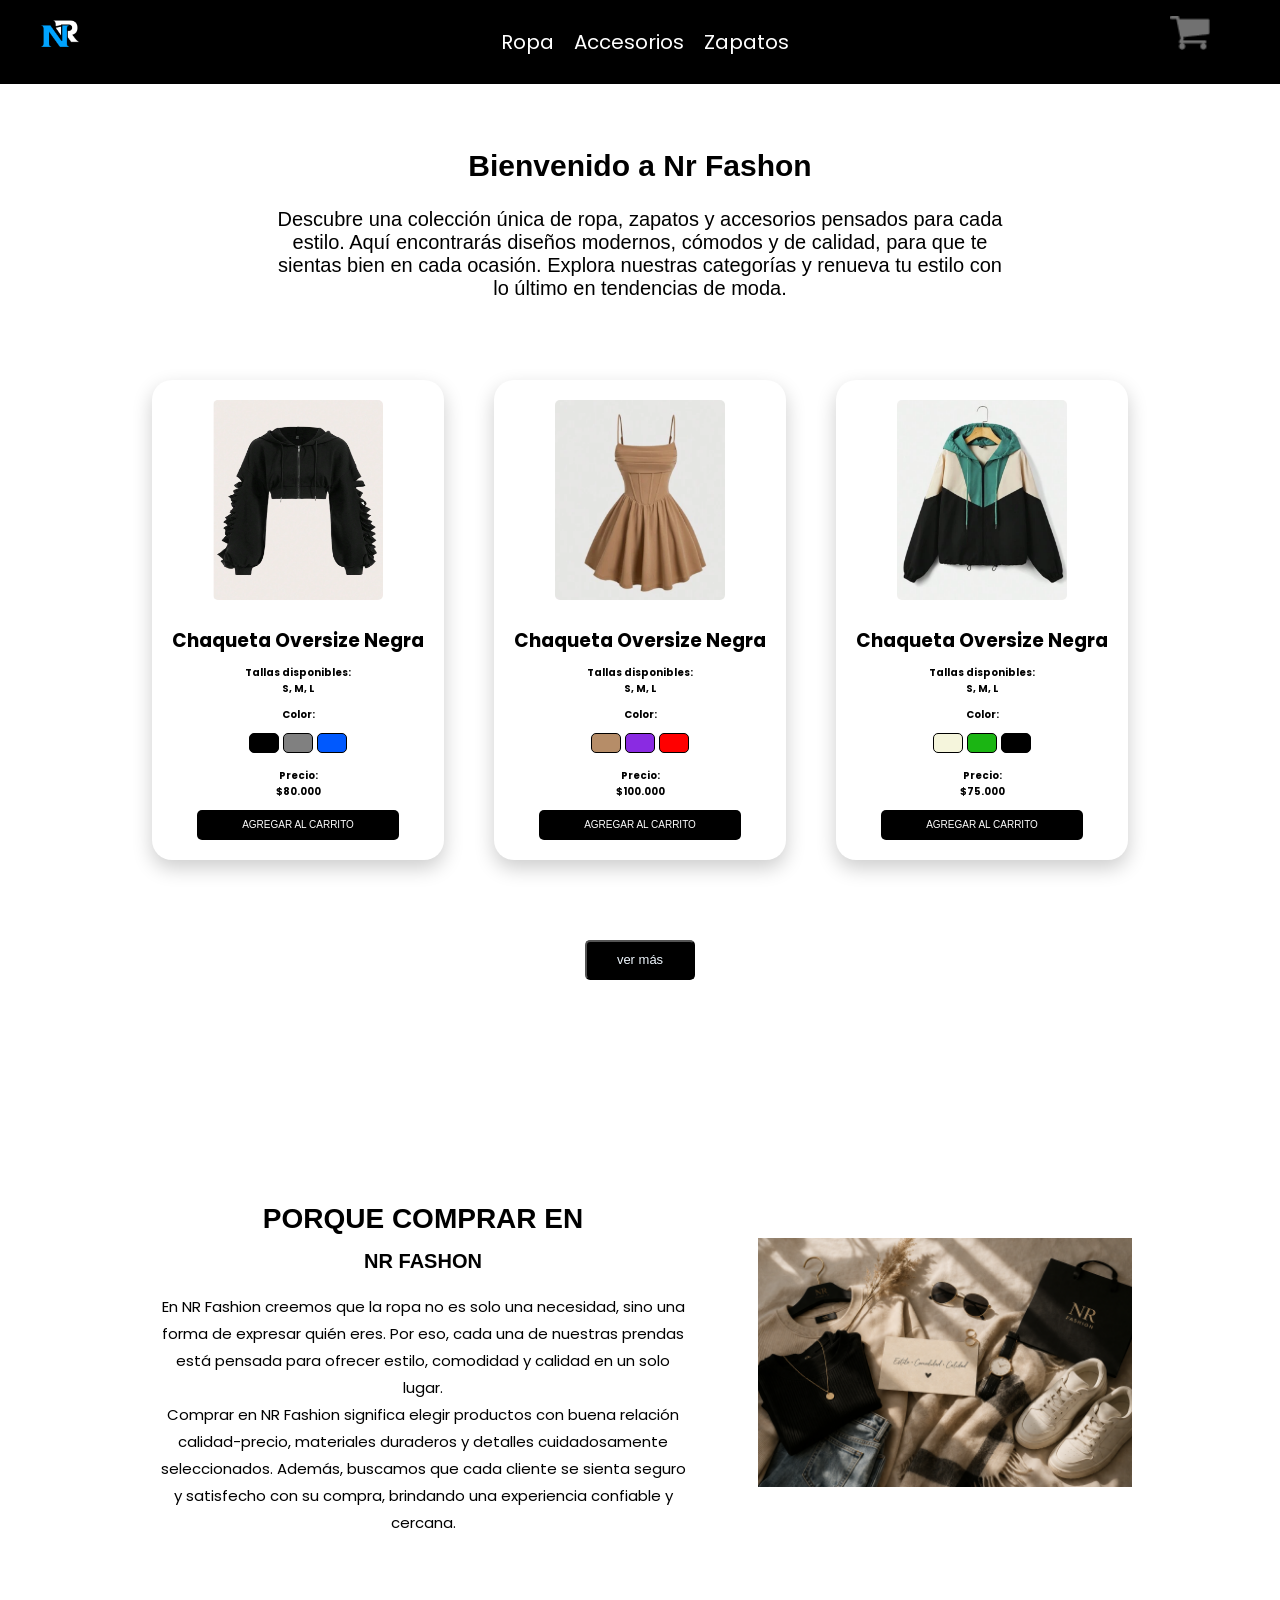
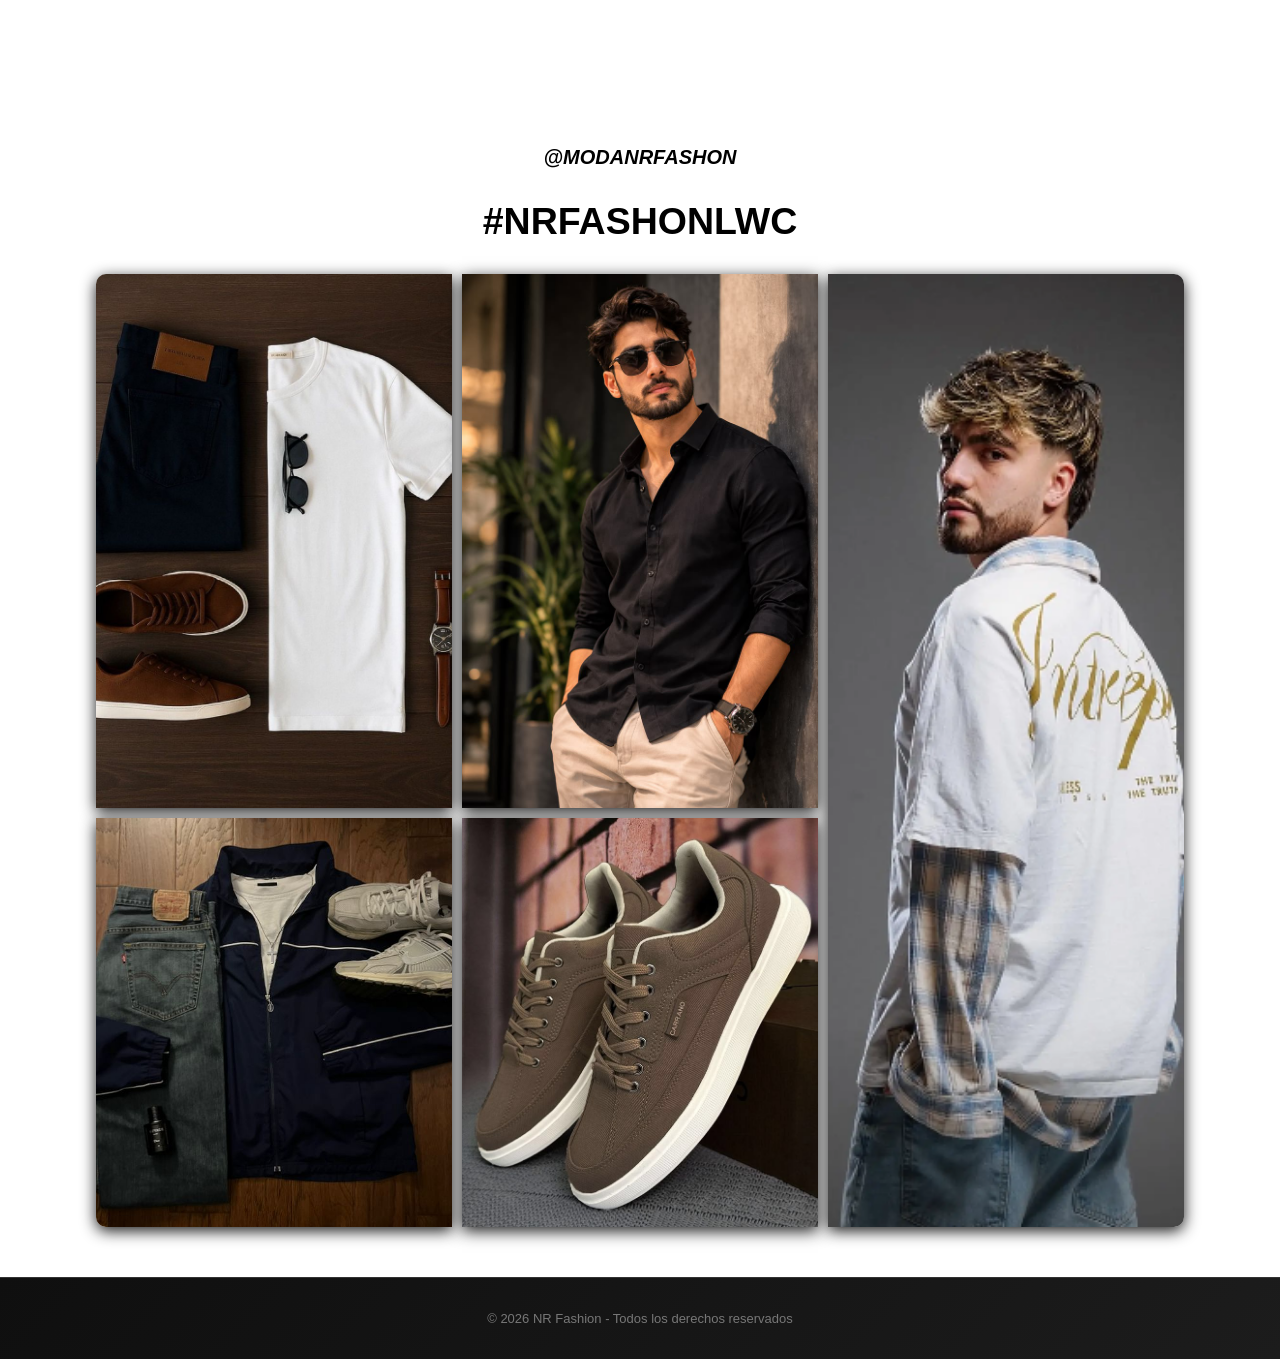
==== commit 0250fafa: "modificaciones aspecto tienda" ====
--- a/index.html
+++ b/index.html
@@ -169,7 +169,7 @@
           <button class="agregar-a-carrito">AGREGAR AL CARRITO</button>
         </div>
 
-        <div class="producto" data-precio="130000" data-id="4">
+        <div class="producto cuartoproducto" data-precio="130000" data-id="4">
           <img class="prenda1" src="imagenes/prenda4.png" alt="" />
           <h3 class="prendas">Chaqueta Oversize Negra</h3>
 
@@ -322,9 +322,7 @@
             En NR Fashion creemos que la ropa no es solo una necesidad, sino una
             forma de expresar quién eres. Por eso, cada una de nuestras prendas
             está pensada para ofrecer estilo, comodidad y calidad en un solo
-            lugar. Nos enfocamos en tendencias actuales, pero también en diseños
-            versátiles que puedas usar en diferentes ocasiones, sin perder tu
-            esencia.<br /><br />
+            lugar.<br />
             Comprar en NR Fashion significa elegir productos con buena relación
             calidad-precio, materiales duraderos y detalles cuidadosamente
             seleccionados. Además, buscamos que cada cliente se sienta seguro y
--- a/estilos.css
+++ b/estilos.css
@@ -281,11 +281,9 @@
 /* ==========================================================================
    7. SECCIÓN PRODUCTOS Y CARDS
    ========================================================================== */
-
 .productos-ropa {
   text-align: center;
   width: 100%;
-
 }
 
 .productos {
@@ -319,7 +317,6 @@
 .prenda1 {
   min-width: 170px;
   height: 200px;
-  object-fit: cover;
   border-radius: 5px;
 }
 
@@ -344,11 +341,11 @@
 .agregar-a-carrito {
   background-color: black;
   min-height: 30px;
-  width: 200px;
+  width: 80%;
   font-size: 10px;
   border: none;
   border-radius: 5px;
-  color: rgb(255, 255, 255);
+  color: white;
   cursor: pointer;
 }
 
@@ -363,119 +360,150 @@
 }
 
 .ver__mas {
-  width: 100px;
+  width: 110px;
   height: 40px;
   background-color: black;
   color: aliceblue;
   border-radius: 5px;
   cursor: pointer;
-}
-
-/* ==========================================================================
-   8. RESPONSIVE PRODUCTOS (MEDIA QUERIES)
-   ========================================================================== */
-
-@media (min-width: 741px) and (max-width: 810px) {
+  font-size: 13px;
+  margin-top: 40px;
+}
+
+/* DESACTIVAR HOVER EN TOUCH */
+@media (hover: none) {
+  .producto:hover {
+    background: none;
+    transform: none;
+  }
+}
+
+/* ==========================================================================
+   RESPONSIVE PRODUCTOS
+   ========================================================================== */
+
+@media (max-width: 1024px) {
+
+  .prenda1 {
+    min-width: 140px;
+    height: 160px;
+    object-fit: contain;
+  }
+
+  .productos {
+    gap: 4vw;
+  }
+
   .producto {
-    max-width: 265px;
-    margin: 20px;
-  }
-}
-
-@media (min-width: 690px) and (max-width: 740px) {
+    width: 35%;
+    min-width: 150px;
+    max-width: 250px;
+    margin: 1px;
+    padding: 10px;
+    font-size: 15px;
+  }
+
+  .agregar-a-carrito {
+    margin-bottom: 10px;
+  }
+
+  .titulo-galeria {
+    font-size: 32px;
+  }
+
+  .imgnueva {
+    min-width: 350px;
+    margin-top: 80px;
+  }
+}
+
+@media (max-width: 768px) {
+
+  .prenda1 {
+    min-width: 140px;
+    max-width: 200px;
+    height: 140px;
+    object-fit: contain;
+  }
+
+  .productos {
+    gap: 6vw;
+    margin: 5px;
+  }
+
   .producto {
-    max-width: 255px;
-    margin: 10px;
+    width: 45%;
+    min-width: 150px;
+    max-width: 270px;
+    margin: 1px;
+    padding: 10px;
+    font-size: 15px;
+  }
+
+  .agregar-a-carrito {
+    margin-bottom: 10px;
+  }
+
+  .titulo-galeria {
+    font-size: 32px;
+  }
+
+  .imgnueva {
+    margin-top: 10px;
   }
 }
 
 @media (max-width: 480px) {
-  /* IMAGEN DEL CARD */
+
+  .prenda1 {
+    min-width: 110px;
+    height: 110px;
+    object-fit: contain;
+  }
+
+  .productos {
+    gap: 5vw;
+    margin: 5px;
+  }
+
+  .producto {
+    width: 45%;
+    min-width: 150px;
+    max-width: 300px;
+    margin: 1px;
+    padding: 10px;
+    font-size: 10px;
+  }
+
+  .titulo-galeria {
+    font-size: 32px;
+  }
+}
+
+@media (max-width: 368px) {
+
   .prenda1 {
     min-width: 100px;
     height: 100px;
-  }
+    object-fit: contain;
+  }
+
   .productos {
-    display: flex;
-    gap: 5vw;
-    flex-flow: row wrap;
-    justify-content: center;
-    margin: 0;
-    text-align: center;
-  }
+    gap: 6px;
+    margin: 8px;
+  }
+
   .producto {
-    min-width: 100px;
-    height: auto;
-    margin: 1px;
-    padding: 10px;
-    background-color: white;
-    font-size: 10px;
-  
-  }
-  .producto:hover {
-    background: none;
-    transform: none;
-  }
-  /* BOTONES DE ACCIÓN */
-  .agregar-a-carrito {
-    background-color: black;
-    height: 30px;
-    width: 140px;
-    font-size: 10px;
-  }
-  .titulo-galeria {
-    font-size: 32px;
-  }
-
-    .ver__mas {
-    width: 110px;
-    height: 40px;
-    font-size: 13px;
-    border-radius: 5px;
-    margin-top: 40px;
-  }
-}
-
-@media (max-width: 368px) {
-  .prenda1 {
-    min-width: 100px;
-    height: 100px;
-    min-width: 0;
-
-  }
-  .productos {
-    display: flex;
-    flex-wrap: wrap;
-    justify-content: center;
-    gap: 6px;
-    margin: 0;
-  }
-  .producto {
-    flex-grow: 0;
-    flex-shrink: 0;
     flex-basis: calc(50% - 5px);
     min-width: 0;
     max-width: none;
-    height: auto;
     padding: 8px;
-    
-  
-  }
-  .producto:hover {
-    background: white;
-    transform: none;
-  }
-  /* BOTONES DE ACCIÓN */
-  .agregar-a-carrito {
-    background-color: black;
-    height: 30px;
-    width: 120px;
-    font-size: 10px;
-  }
+  }
+
   .titulo-galeria {
     font-size: 15px;
   }
-  /* TEXTOS DEL CARD */
+
   .prendas {
     margin-bottom: initial;
   }
@@ -489,20 +517,13 @@
     margin-right: 4px;
   }
 
-  /* BOTONES DE ACCIÓN */
   .agregar-a-carrito {
-    background-color: black;
-    min-height: 30px;
-    width: 120px;
     font-size: 9px;
   }
 
-  .ver__mas {
-    width: 110px;
-    height: 40px;
-    font-size: 13px;
-    border-radius: 5px;
-    margin-top: 40px;
+  .imgnueva {
+    min-width: initial;
+    margin-top: 5px;
   }
 }
 /* ==========================================================================
@@ -962,3 +983,18 @@
     text-align: center;
   }
 }
+@media (min-width: 865px) and (max-width: 1367px) {
+
+  .cuartoproducto {
+    display: none;
+  }
+
+}
+
+@media (min-width: 1025px) and (max-width: 1032px) {
+
+  .cuartoproducto {
+    display: block;
+  }
+
+}
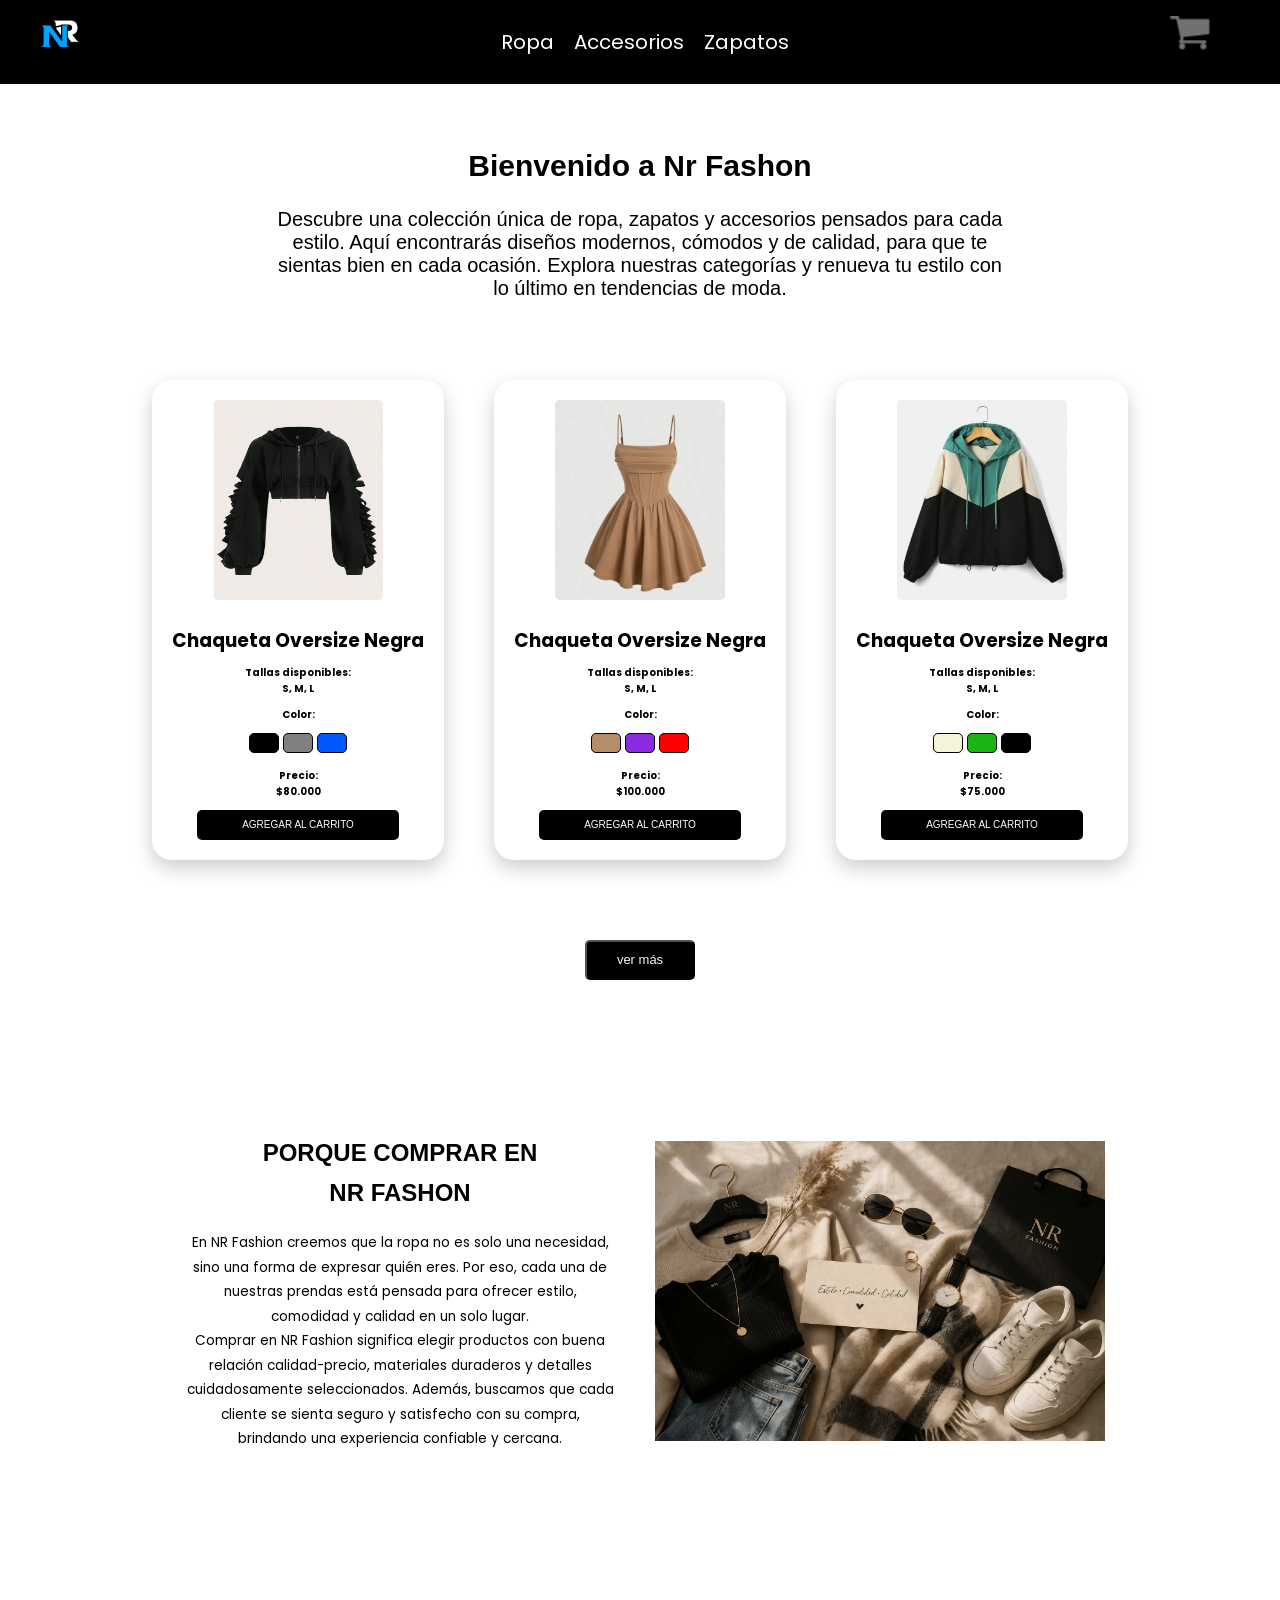
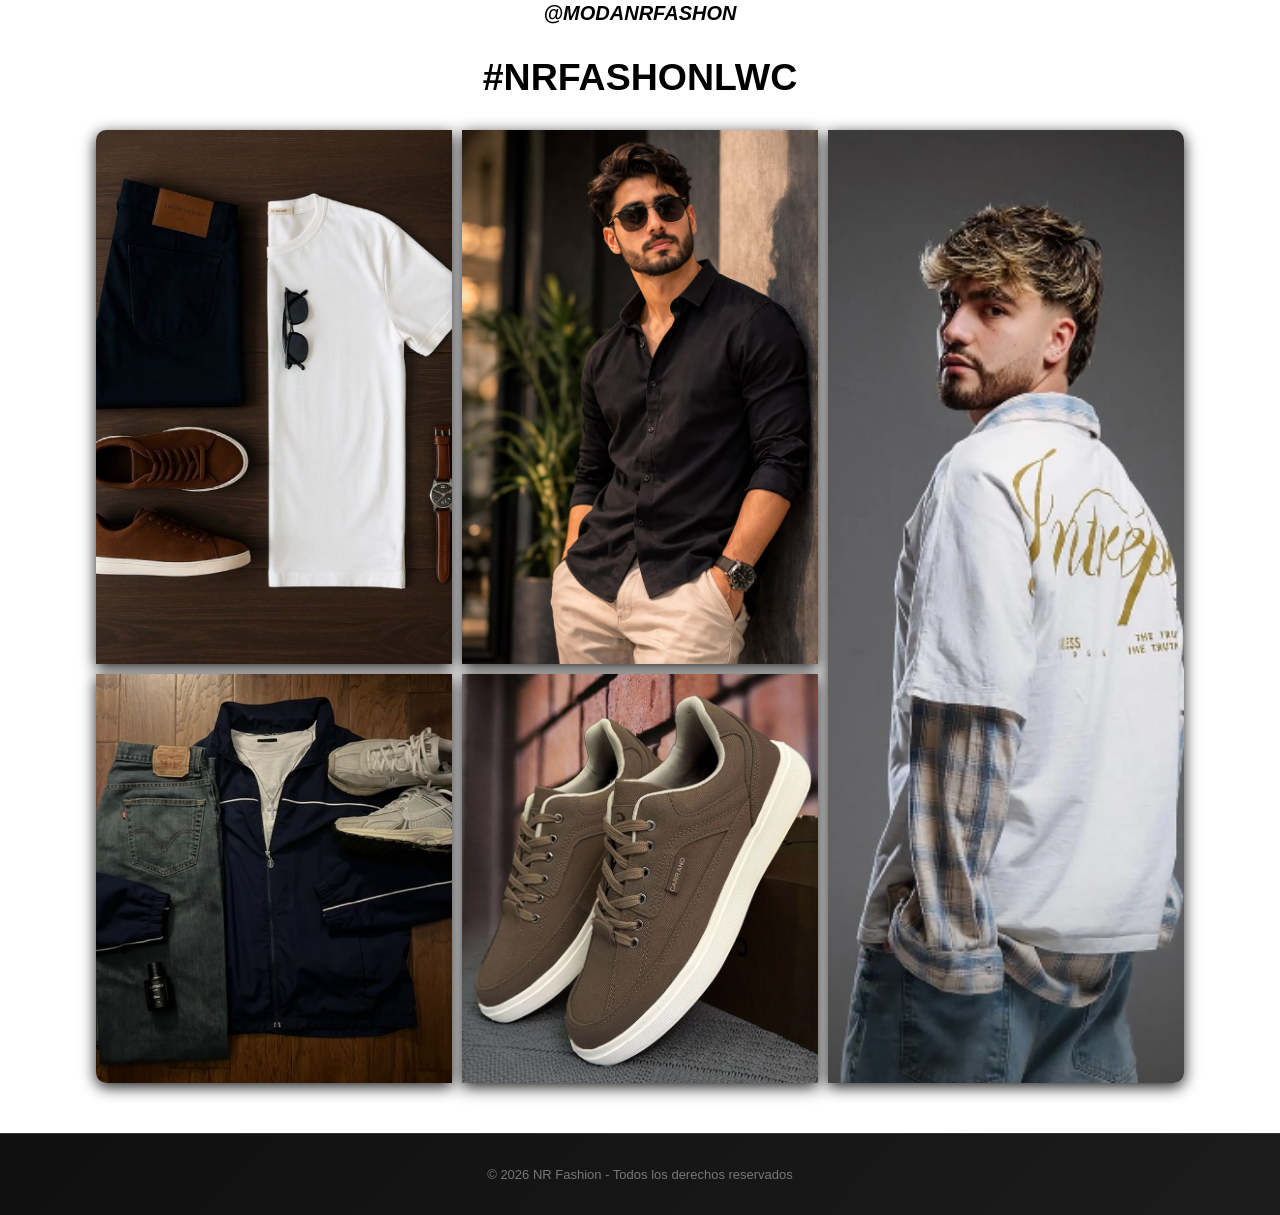
==== commit ae22a8ac: "mejoras" ====
--- a/index.html
+++ b/index.html
@@ -282,7 +282,7 @@
           <button class="agregar-a-carrito">AGREGAR AL CARRITO</button>
         </div>
 
-        <div class="producto prendas__ocultas" data-precio="85000" data-id="8">
+        <div class="producto prendas__ocultas oculta" data-precio="85000" data-id="8" >
           <img class="prenda1" src="imagenes/prenda8.png" alt="" />
           <h3 class="prendas">Chaqueta Oversize Negra</h3>
 
--- a/estilos.css
+++ b/estilos.css
@@ -382,7 +382,7 @@
    RESPONSIVE PRODUCTOS
    ========================================================================== */
 
-@media (max-width: 1024px) {
+@media (max-width: 1029px) {
 
   .prenda1 {
     min-width: 140px;
@@ -776,12 +776,12 @@
 .imgnueva {
   width: 100%;
   max-width: 450px;
+ 
   height: auto;
   object-fit: cover;
 }
-
 /* RESPONSIVE ARTÍCULO */
-@media (max-width: 1024px) {
+@media (max-width: 1358px) {
   .contenedor-articulo {
     width: 90%;
     gap: 30px;
@@ -791,6 +791,7 @@
 
   .contenedor-texto {
     max-width: 450px;
+    min-width: 300px;
   }
 
   .titulos {
@@ -798,12 +799,45 @@
   }
 
   .texto-articulo {
-    font-size: 14px;
+    font-size: 13.6px;
+   
   }
 
   .imgnueva {
-    max-width: 350px;
-  }
+    max-width: 450px;
+    
+  }
+}
+/* RESPONSIVE ARTÍCULO */
+@media (max-width: 1029px) {
+  .contenedor-articulo {
+    width: 90%;
+
+    margin-top: 120px;
+    margin-bottom: 120px;
+  }
+
+  .contenedor-texto {
+    max-width: 400px;
+     min-width: 350px;
+     border: 1px solid beige;
+  }
+
+  .titulos {
+    font-size: 24px;
+  }
+
+  .texto-articulo {
+    font-size: 13.6px;
+   
+  }
+
+  .imgnueva {
+   max-width: 450px;
+    min-height: auto;
+    margin-top: 5px;
+  }
+
 }
 
 @media (max-width: 768px) {
@@ -818,6 +852,7 @@
 
   .contenedor-texto {
     max-width: 100%;
+     min-width: 300px;
   }
 
   .titulos {
@@ -991,10 +1026,12 @@
 
 }
 
-@media (min-width: 1025px) and (max-width: 1032px) {
-
-  .cuartoproducto {
-    display: block;
-  }
+
+
+@media (min-width:865px) and (max-width:1366px){
+
+   .oculta{
+      display:none !important;
+   }
 
 }
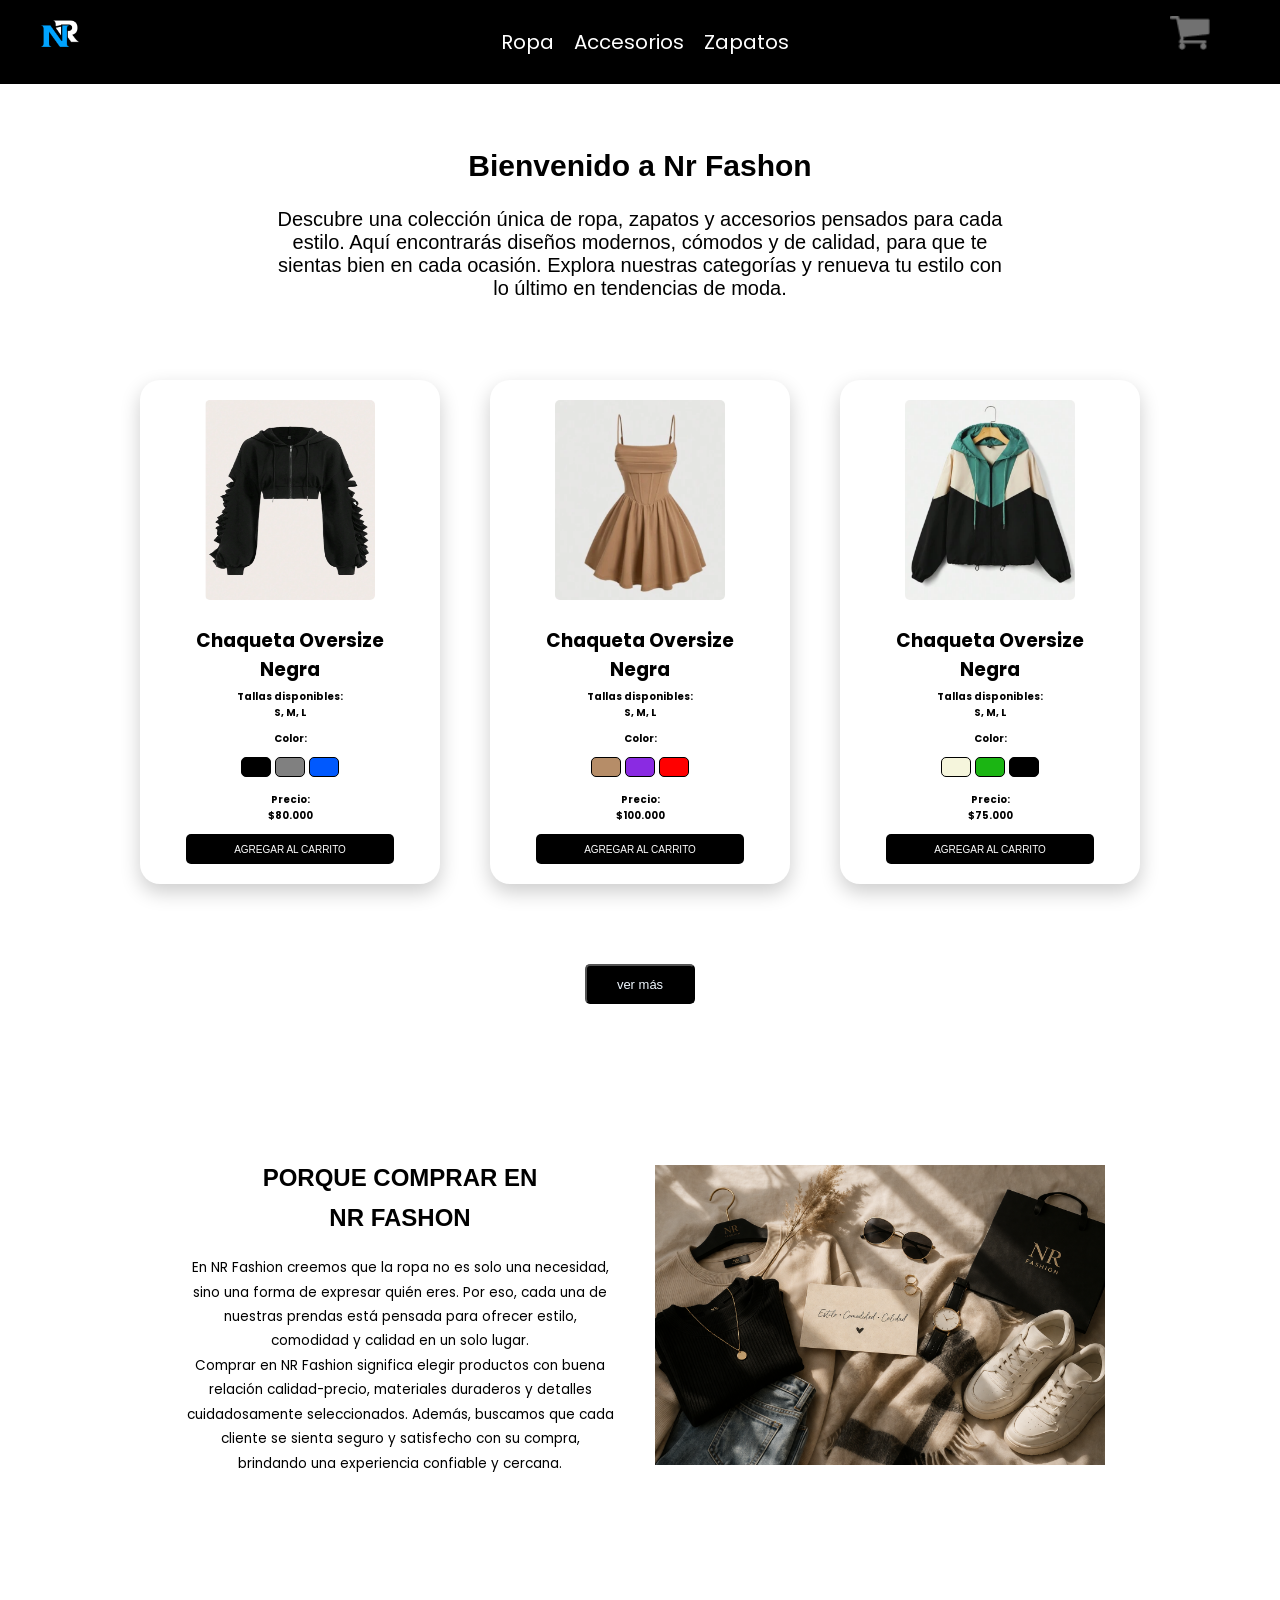
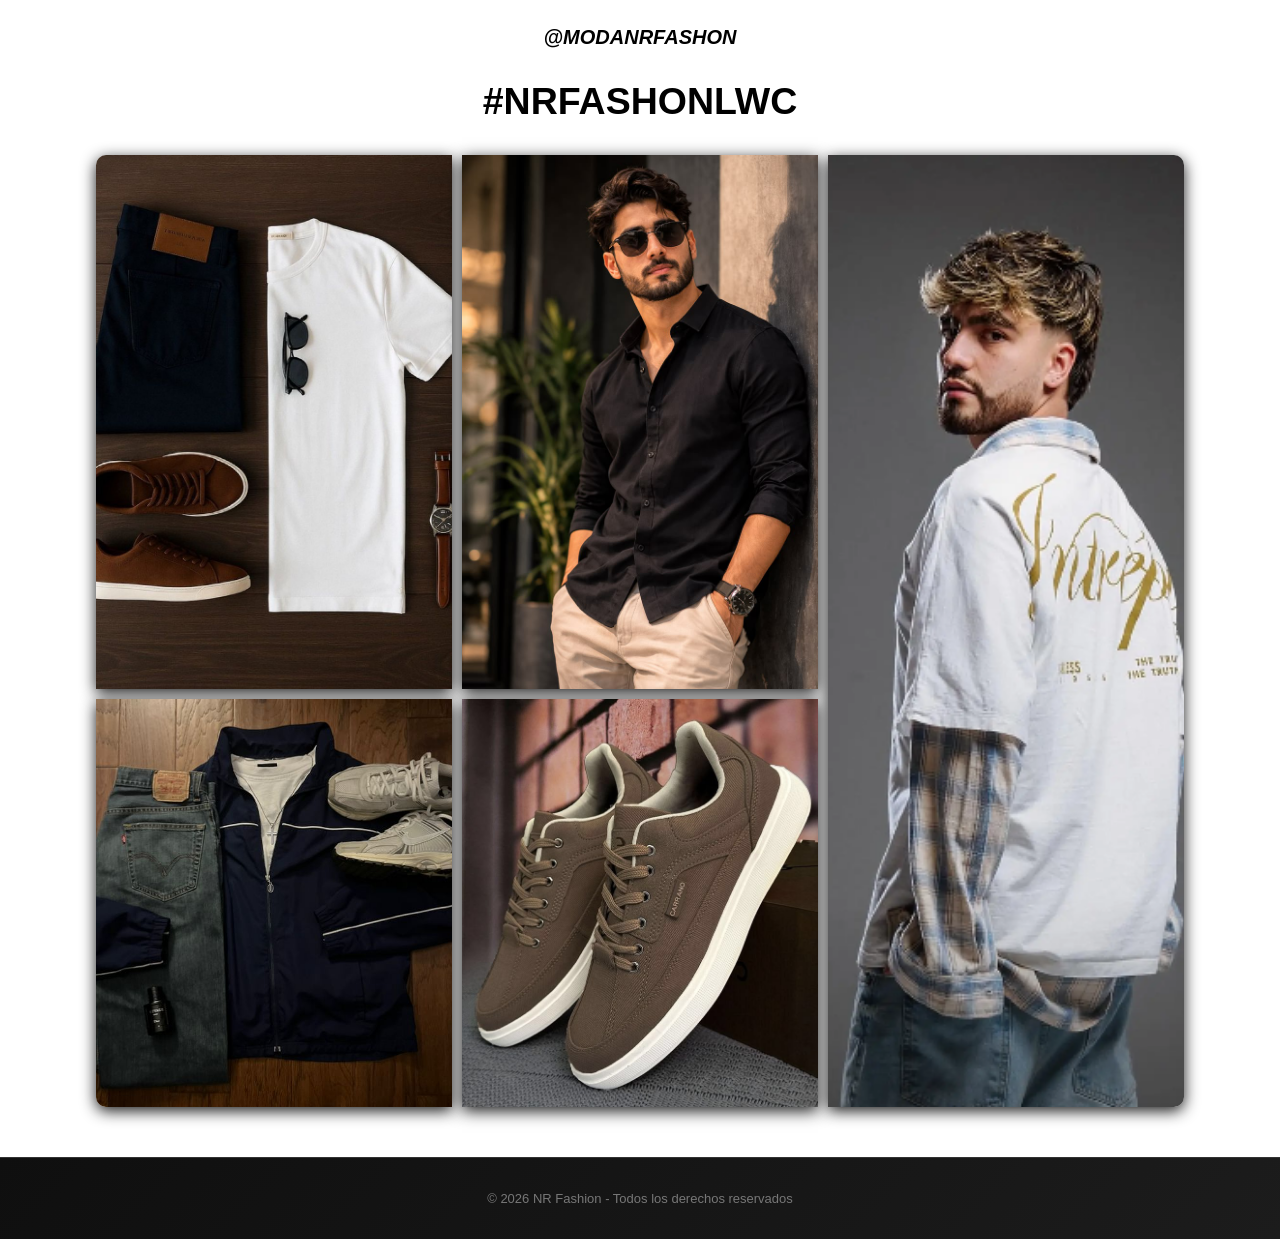
==== commit 899a923d: "apartado accesorios completado" ====
--- a/index.html
+++ b/index.html
@@ -4,7 +4,7 @@
     <meta charset="UTF-8" />
     <meta name="viewport" content="width=device-width, initial-scale=1.0" />
     <link rel="stylesheet" href="estilos.css" />
-
+ <link rel="icon" type="image/png" href="imagenes/faviconNRfashion.png">
     <!-- FUENTES -->
     <link rel="preconnect" href="https://fonts.googleapis.com" />
     <link rel="preconnect" href="https://fonts.gstatic.com" crossorigin />
@@ -17,7 +17,7 @@
       rel="stylesheet"
     />
 
-    <title>practica 1</title>
+    <title>Nr Fashion</title>
   </head>
 
   <body>
--- a/estilos.css
+++ b/estilos.css
@@ -296,8 +296,9 @@
 }
 
 .producto {
-  max-width: 300px;
+  width: 300px;
   border-radius: 20px;
+  min-height: 183px;
   margin: 20px;
   padding: 20px;
   background-color: white;
@@ -322,7 +323,10 @@
 
 /* TEXTOS DEL CARD */
 .prendas {
-  margin-bottom: 3px;
+  margin-left: 5px;
+  margin-right: 5px;
+  height: 45px;
+  max-width: 100%;
 }
 
 .descripcion {
@@ -377,13 +381,19 @@
     transform: none;
   }
 }
+/*cuadrar cards*/
+
+@media (max-width: 404px) {
+  .prendas {
+    height: 35px;
+  }
+}
 
 /* ==========================================================================
    RESPONSIVE PRODUCTOS
    ========================================================================== */
 
 @media (max-width: 1029px) {
-
   .prenda1 {
     min-width: 140px;
     height: 160px;
@@ -418,7 +428,6 @@
 }
 
 @media (max-width: 768px) {
-
   .prenda1 {
     min-width: 140px;
     max-width: 200px;
@@ -454,7 +463,6 @@
 }
 
 @media (max-width: 480px) {
-
   .prenda1 {
     min-width: 110px;
     height: 110px;
@@ -481,7 +489,6 @@
 }
 
 @media (max-width: 368px) {
-
   .prenda1 {
     min-width: 100px;
     height: 100px;
@@ -513,8 +520,8 @@
   }
 
   .detalles {
-    margin-left: 4px;
-    margin-right: 4px;
+    margin-left: 5px;
+    margin-right: 5px;
   }
 
   .agregar-a-carrito {
@@ -586,8 +593,8 @@
   background-color: gray;
 }
 
-.color-rosado {
-  background-color: lightpink;
+.color-rosa {
+  background-color: rgb(243, 0, 158);
 }
 
 .color-azulgris {
@@ -609,7 +616,9 @@
 .color-pink {
   background-color: pink;
 }
-
+.color-Rosado {
+  color: rgb(2, 1, 2);
+}
 .color-azulGris {
   background-color: #4c949a65;
 }
@@ -621,7 +630,23 @@
 .color-grisoscuro {
   background-color: #1b1818;
 }
-
+.color-azul-oscuro {
+  background-color: #15076f;
+}
+.color-verdeOscuro {
+  background-color: rgb(2, 70, 2);
+}
+
+.color-naranja {
+  background-color: orange;
+}
+
+.color-azulGrisaceo {
+  background-color: rgba(24, 52, 88, 0.93);
+}
+.color-dorado{
+  background-color: #EFBF04;
+}
 /* ==========================================================================
    10. CARRITO DE COMPRAS
    ========================================================================== */
@@ -776,7 +801,7 @@
 .imgnueva {
   width: 100%;
   max-width: 450px;
- 
+
   height: auto;
   object-fit: cover;
 }
@@ -800,12 +825,10 @@
 
   .texto-articulo {
     font-size: 13.6px;
-   
   }
 
   .imgnueva {
     max-width: 450px;
-    
   }
 }
 /* RESPONSIVE ARTÍCULO */
@@ -819,8 +842,8 @@
 
   .contenedor-texto {
     max-width: 400px;
-     min-width: 350px;
-     border: 1px solid beige;
+    min-width: 350px;
+    border: 1px solid beige;
   }
 
   .titulos {
@@ -829,15 +852,13 @@
 
   .texto-articulo {
     font-size: 13.6px;
-   
   }
 
   .imgnueva {
-   max-width: 450px;
+    max-width: 450px;
     min-height: auto;
     margin-top: 5px;
   }
-
 }
 
 @media (max-width: 768px) {
@@ -852,7 +873,7 @@
 
   .contenedor-texto {
     max-width: 100%;
-     min-width: 300px;
+    min-width: 300px;
   }
 
   .titulos {
@@ -1019,19 +1040,173 @@
   }
 }
 @media (min-width: 865px) and (max-width: 1367px) {
-
   .cuartoproducto {
     display: none;
   }
-
-}
-
-
-
-@media (min-width:865px) and (max-width:1366px){
-
-   .oculta{
-      display:none !important;
-   }
-
+}
+
+@media (min-width: 865px) and (max-width: 1366px) {
+  .oculta {
+    display: none !important;
+  }
+}
+
+/* ==========================================================================
+   13. SEGUNDO APARTADO
+   ========================================================================== */
+
+.espacioApartado {
+  margin-top: 30px;
+}
+
+.titulo-seccion {
+  margin-bottom: 5px;
+  font-size: 40px;
+  font-family: "Bebas Neue", sans-serif;
+  font-weight: bold;
+  color: rgba(0, 0, 0, 0.907);
+}
+
+.parrafo-seccion {
+  margin-top: 0;
+  font-family: "Yellowtail", cursive;
+  font-size: 26px;
+  color: rgba(0, 0, 0, 0.349);
+}
+.parrafo-damas {
+  color: #e601ff3b;
+}
+.espacio {
+  margin-top: 130px;
+}
+.espacio-secciones {
+  margin-top: 180px;
+}
+/* RESPONSIVE TEXTO*/
+@media (max-width: 480px) {
+  .titulo-seccion-caballeros {
+    font-size: 30px;
+  }
+  .espacio {
+    margin-top: 60px;
+  }
+  .espacio-secciones {
+    margin-top: 90px;
+  }
+  .parrafo-seccion-caballeros {
+    font-size: 20px;
+  }
+}
+
+.menu-categorias {
+  display: flex;
+  justify-content: center;
+  gap: 20px;
+  flex-wrap: wrap;
+  margin: 140px 0;
+}
+
+.menu-categorias a {
+  background-color: black;
+  padding: 12px 20px;
+  border-radius: 8px;
+  text-decoration: none;
+  font-weight: bold;
+  color: #fff;
+  transition: 0.3s;
+}
+
+.prendas-dama:hover {
+  color: #e600ff;
+  box-shadow: none;
+}
+.prendas-hombre:hover {
+  color: rgb(0, 149, 255);
+}
+
+.menu-categorias a:hover {
+  transform: translateY(-3px);
+}
+
+@media (max-width: 480px) {
+  .menu-categorias a {
+    padding: 10px 11px;
+    font-size: 13px;
+  }
+
+  .menu-categorias {
+    margin: 80px 0;
+  }
+}
+
+/* Forzamos a que la caja use Flexbox en modo fila con envoltura */
+.social-links.footer-box {
+  display: flex;
+  flex-wrap: wrap; /* Permite que los elementos pasen a la siguiente línea */
+  justify-content: center; /* Centra todo horizontalmente */
+  gap: 20px; /* Separa los iconos entre sí */
+  text-align: center;
+}
+
+/* Hacemos que el título ocupe el 100% del ancho para obligar a los iconos a bajar */
+.social-links.footer-box h3 {
+  width: 100%;
+  margin-bottom: 0px; /* Ajusta el espacio con los iconos */
+}
+
+/* Escondemos el <br> para que no rompa el diseño del Flexbox */
+.social-links.footer-box br {
+  display: none;
+}
+
+/* Aseguramos que los enlaces se comporten como bloques alineados */
+.social-links.footer-box a {
+  display: inline-block;
+}
+
+/* Control del tamaño de las imágenes */
+.img-footer {
+  width: 32px;
+  height: 32px;
+  object-fit: contain;
+}
+ 
+
+
+/*CODIGO APARTADO ACCESORIOS*/
+
+/*segundo banner apartado accesorios*/
+
+.contenedor-banner2 {
+  width: 78%;
+  height: 600px;
+  position: relative;
+  margin: 0 auto;
+  object-fit: cover;
+  background-color: #121212;
+  border-radius: 10px;
+}
+
+.banner2 {
+  width: 100%;
+  height: 100%;
+  display: block;
+  border-radius: 10px;
+  margin-top: 50px;
+  object-fit: fill;
+}
+
+@media (max-width: 500px) {
+.contenedor-banner2 {
+  height: 350px;
+  width: 90%;
+}
+}
+
+@media (max-width: 405px) {
+.contenedor-banner2 {
+  width: 90%;
+  height: 300px;
+
+}
 }
